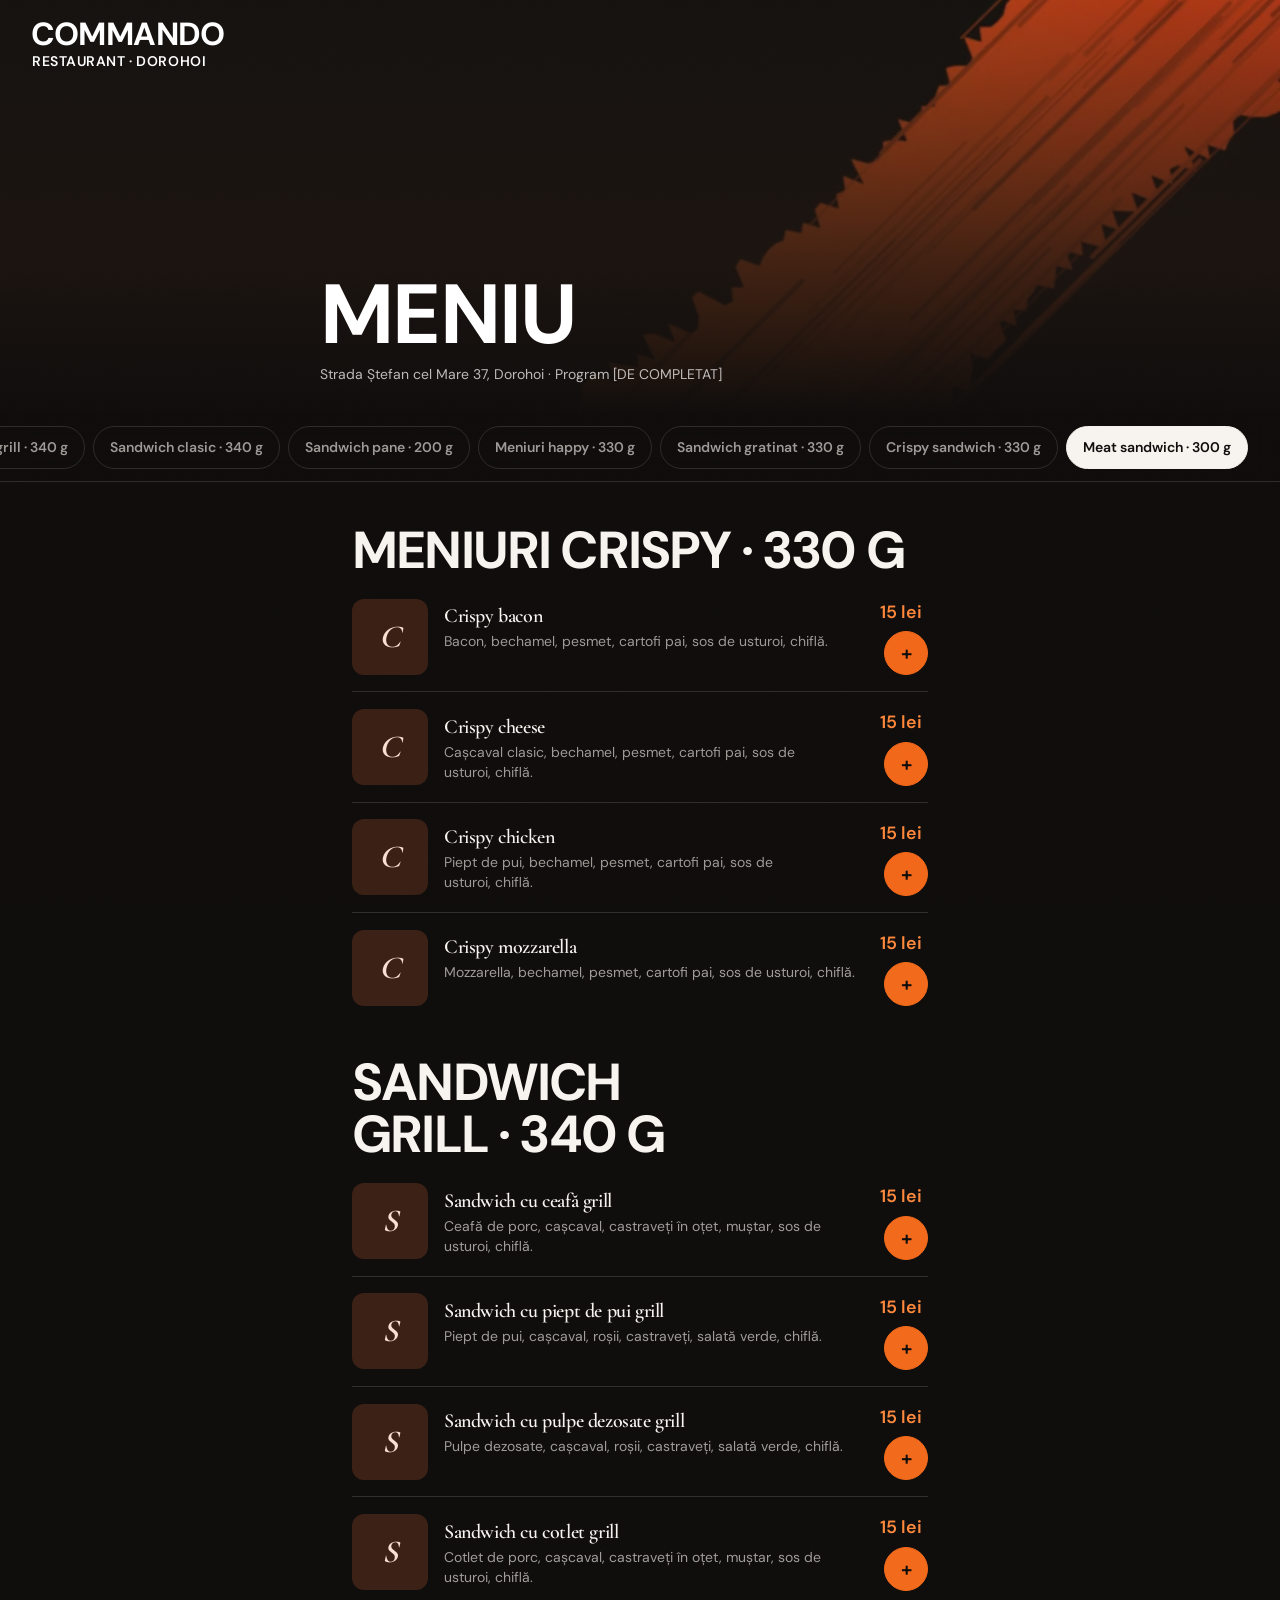
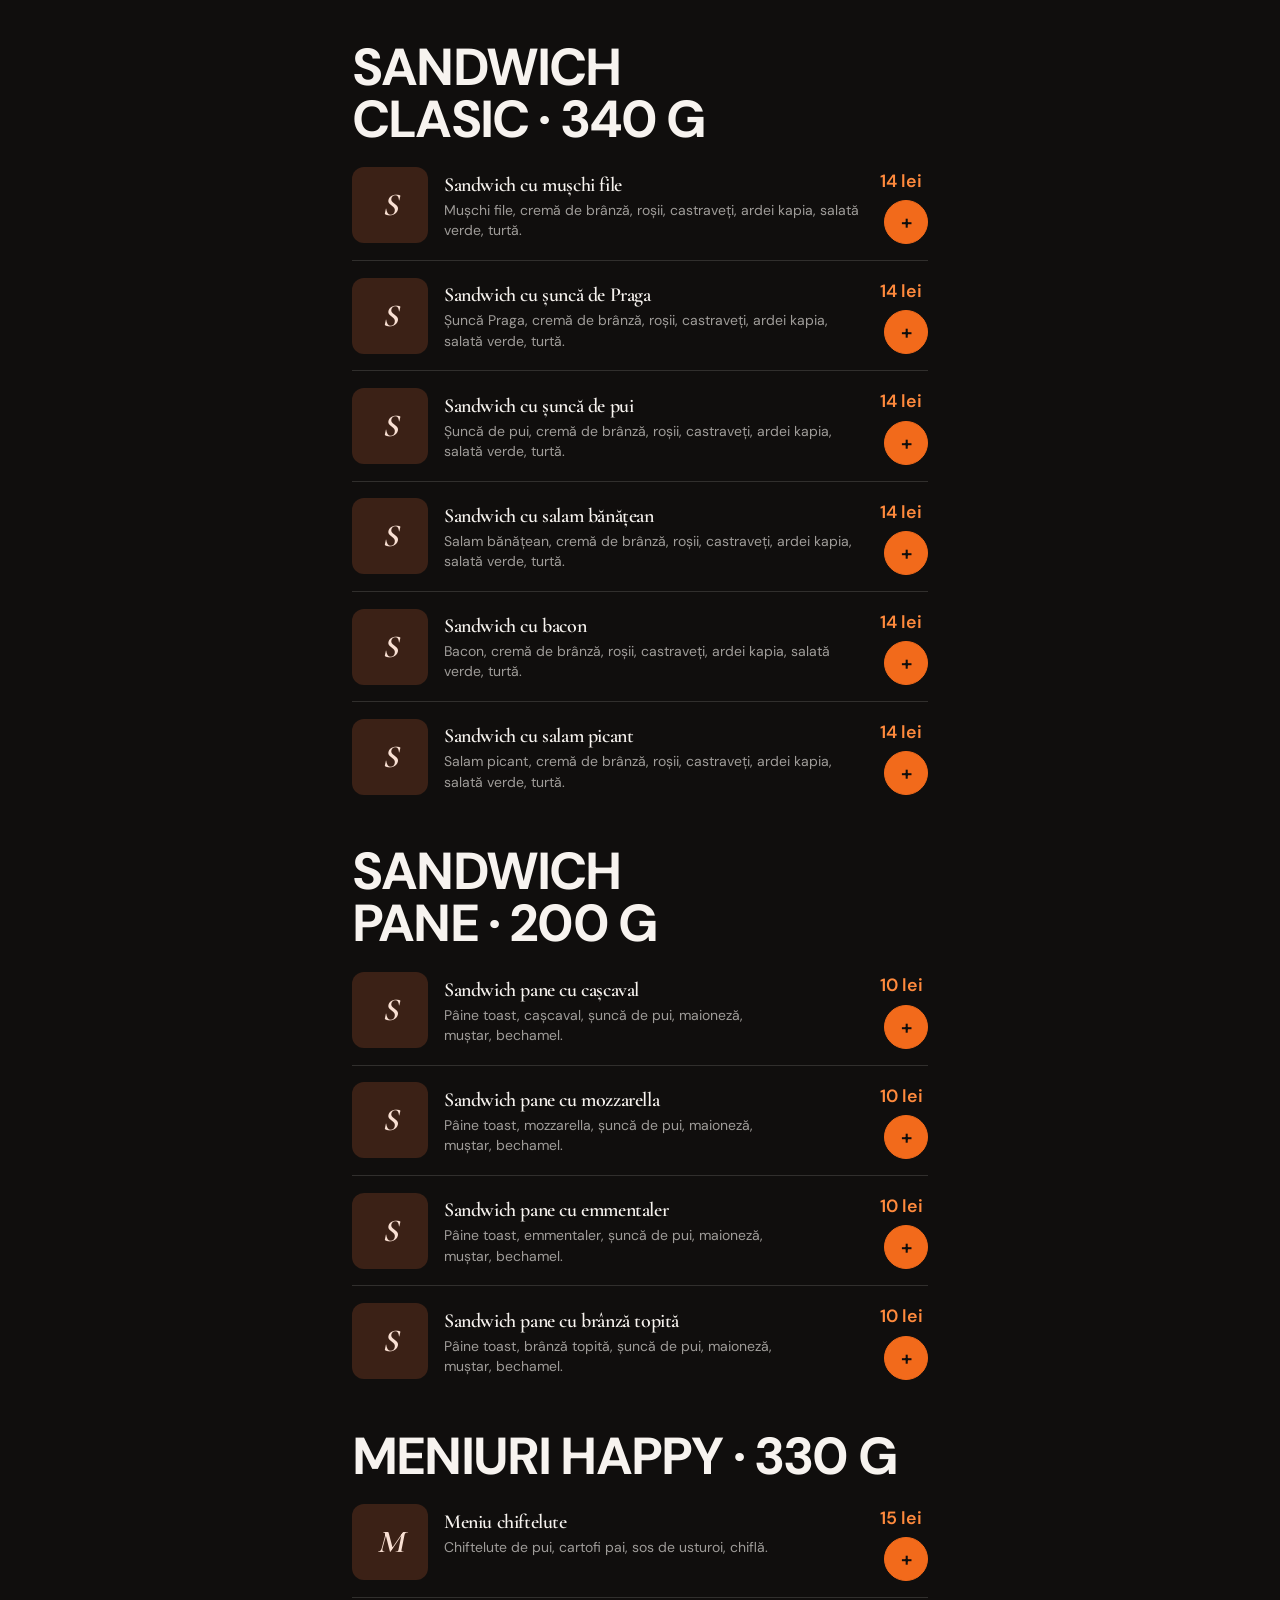
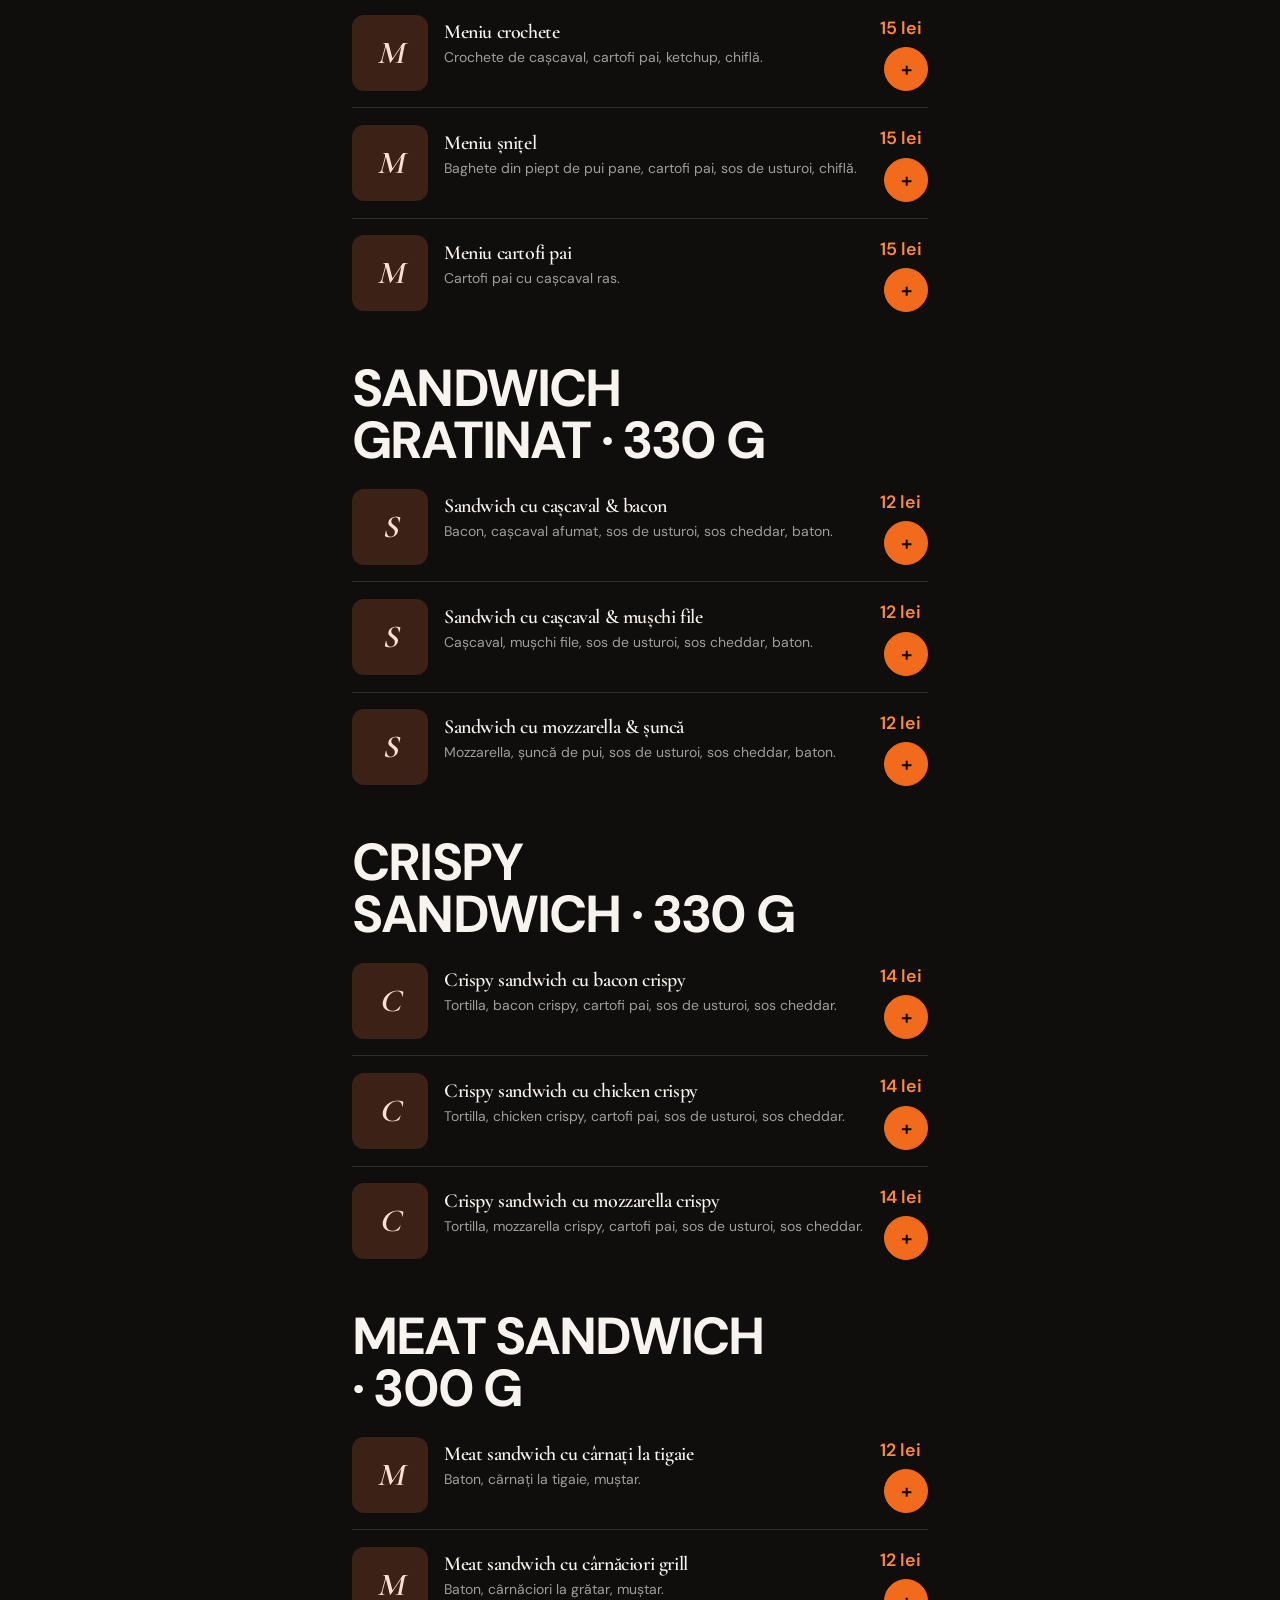
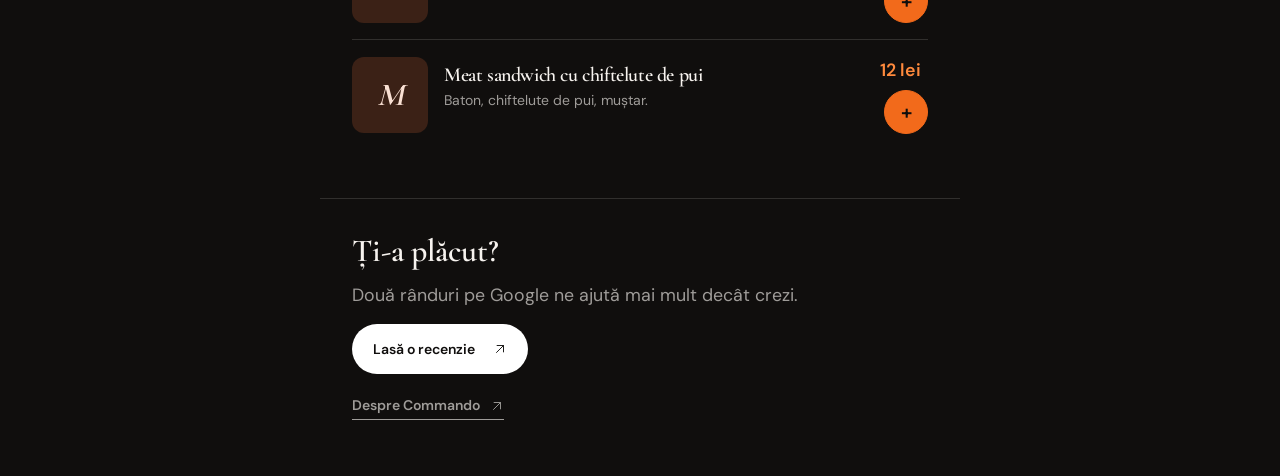
==== meniu.html @ 4d1a589e "Galerie: poze Commando (salon, limonadă), link Facebook, sursa pozelor Co-Authored-By: Claude Opus 5" ====
<!doctype html>
<html lang="ro">
<head>
  <meta charset="utf-8">
  <meta name="viewport" content="width=device-width, initial-scale=1, viewport-fit=cover">
  <title>Meniu — Restaurant Commando Dorohoi</title>
  <meta name="description" content="Meniul Commando: meniuri crispy, sandwich grill, clasic și pane.">
  <meta name="theme-color" content="#100e0d">
  <meta name="color-scheme" content="dark">
  <meta name="darkreader-lock">
  <link rel="icon" href="assets/img/commando/favicon.png" type="image/png" sizes="64x64">
  <link rel="preload" href="assets/fonts/cormorant-ro.woff2" as="font" type="font/woff2" crossorigin>
  <link rel="stylesheet" href="assets/css/style.css?v=79722fa7">
  <link rel="stylesheet" href="assets/css/meniu.css?v=4e2ec226">
  <link rel="stylesheet" href="assets/css/comenzi.css?v=02a798f9">
  <link rel="stylesheet" href="assets/css/tema-commando.css?v=8b7f4894">
</head>
<body class="qm">
  <header class="qm-head">
    <div class="qm-cover" aria-hidden="true"><picture><source type="image/avif" srcset="assets/img/commando/commando-coperta-480.avif 480w, assets/img/commando/commando-coperta-960.avif 960w, assets/img/commando/commando-coperta.avif 1600w" sizes="100vw"><img src="assets/img/commando/commando-coperta.webp" srcset="assets/img/commando/commando-coperta-480.webp 480w, assets/img/commando/commando-coperta-960.webp 960w, assets/img/commando/commando-coperta.webp 1600w" sizes="100vw" width="1600" height="900" alt="Grafică Commando: o tușă portocalie pe negru" fetchpriority="high"></picture></div>
    <div class="qm-head-copy">
      <a class="wordmark" href="./"><span>COMMANDO</span><small>restaurant · Dorohoi</small></a>
      <h1>Meniu</h1>
      <p>Strada Ștefan cel Mare 37, Dorohoi · Program [DE COMPLETAT]</p>
    </div>
  </header>

  <nav class="qm-nav" aria-label="Categorii"><a class="qm-chip" href="#crispy">Meniuri crispy · 330 g</a><a class="qm-chip" href="#grill">Sandwich grill · 340 g</a><a class="qm-chip" href="#clasic">Sandwich clasic · 340 g</a><a class="qm-chip" href="#pane">Sandwich pane · 200 g</a><a class="qm-chip" href="#happy">Meniuri happy · 330 g</a><a class="qm-chip" href="#gratinat">Sandwich gratinat · 330 g</a><a class="qm-chip" href="#crispy-sandwich">Crispy sandwich · 330 g</a><a class="qm-chip" href="#meat">Meat sandwich · 300 g</a></nav>

  <main class="qm-main"><section class="qm-section" id="crispy"><h2>Meniuri crispy · 330 g</h2><ul class="qm-list"><li class="qm-item" data-pid="crispy-bacon"><div class="qm-thumb is-letter" aria-hidden="true">C</div><h3>Crispy bacon</h3><span class="price">15 lei</span><p>Bacon, bechamel, pesmet, cartofi pai, sos de usturoi, chiflă.</p></li><li class="qm-item" data-pid="crispy-cheese"><div class="qm-thumb is-letter" aria-hidden="true">C</div><h3>Crispy cheese</h3><span class="price">15 lei</span><p>Cașcaval clasic, bechamel, pesmet, cartofi pai, sos de usturoi, chiflă.</p></li><li class="qm-item" data-pid="crispy-chicken"><div class="qm-thumb is-letter" aria-hidden="true">C</div><h3>Crispy chicken</h3><span class="price">15 lei</span><p>Piept de pui, bechamel, pesmet, cartofi pai, sos de usturoi, chiflă.</p></li><li class="qm-item" data-pid="crispy-mozzarella"><div class="qm-thumb is-letter" aria-hidden="true">C</div><h3>Crispy mozzarella</h3><span class="price">15 lei</span><p>Mozzarella, bechamel, pesmet, cartofi pai, sos de usturoi, chiflă.</p></li></ul></section><section class="qm-section" id="grill"><h2>Sandwich grill · 340 g</h2><ul class="qm-list"><li class="qm-item" data-pid="sandwich-cu-ceafa-grill"><div class="qm-thumb is-letter" aria-hidden="true">S</div><h3>Sandwich cu ceafă grill</h3><span class="price">15 lei</span><p>Ceafă de porc, cașcaval, castraveți în oțet, muștar, sos de usturoi, chiflă.</p></li><li class="qm-item" data-pid="sandwich-cu-piept-de-pui-grill"><div class="qm-thumb is-letter" aria-hidden="true">S</div><h3>Sandwich cu piept de pui grill</h3><span class="price">15 lei</span><p>Piept de pui, cașcaval, roșii, castraveți, salată verde, chiflă.</p></li><li class="qm-item" data-pid="sandwich-cu-pulpe-dezosate-grill"><div class="qm-thumb is-letter" aria-hidden="true">S</div><h3>Sandwich cu pulpe dezosate grill</h3><span class="price">15 lei</span><p>Pulpe dezosate, cașcaval, roșii, castraveți, salată verde, chiflă.</p></li><li class="qm-item" data-pid="sandwich-cu-cotlet-grill"><div class="qm-thumb is-letter" aria-hidden="true">S</div><h3>Sandwich cu cotlet grill</h3><span class="price">15 lei</span><p>Cotlet de porc, cașcaval, castraveți în oțet, muștar, sos de usturoi, chiflă.</p></li></ul></section><section class="qm-section" id="clasic"><h2>Sandwich clasic · 340 g</h2><ul class="qm-list"><li class="qm-item" data-pid="sandwich-cu-muschi-file"><div class="qm-thumb is-letter" aria-hidden="true">S</div><h3>Sandwich cu mușchi file</h3><span class="price">14 lei</span><p>Mușchi file, cremă de brânză, roșii, castraveți, ardei kapia, salată verde, turtă.</p></li><li class="qm-item" data-pid="sandwich-cu-sunca-de-praga"><div class="qm-thumb is-letter" aria-hidden="true">S</div><h3>Sandwich cu șuncă de Praga</h3><span class="price">14 lei</span><p>Șuncă Praga, cremă de brânză, roșii, castraveți, ardei kapia, salată verde, turtă.</p></li><li class="qm-item" data-pid="sandwich-cu-sunca-de-pui"><div class="qm-thumb is-letter" aria-hidden="true">S</div><h3>Sandwich cu șuncă de pui</h3><span class="price">14 lei</span><p>Șuncă de pui, cremă de brânză, roșii, castraveți, ardei kapia, salată verde, turtă.</p></li><li class="qm-item" data-pid="sandwich-cu-salam-banatean"><div class="qm-thumb is-letter" aria-hidden="true">S</div><h3>Sandwich cu salam bănățean</h3><span class="price">14 lei</span><p>Salam bănățean, cremă de brânză, roșii, castraveți, ardei kapia, salată verde, turtă.</p></li><li class="qm-item" data-pid="sandwich-cu-bacon"><div class="qm-thumb is-letter" aria-hidden="true">S</div><h3>Sandwich cu bacon</h3><span class="price">14 lei</span><p>Bacon, cremă de brânză, roșii, castraveți, ardei kapia, salată verde, turtă.</p></li><li class="qm-item" data-pid="sandwich-cu-salam-picant"><div class="qm-thumb is-letter" aria-hidden="true">S</div><h3>Sandwich cu salam picant</h3><span class="price">14 lei</span><p>Salam picant, cremă de brânză, roșii, castraveți, ardei kapia, salată verde, turtă.</p></li></ul></section><section class="qm-section" id="pane"><h2>Sandwich pane · 200 g</h2><ul class="qm-list"><li class="qm-item" data-pid="sandwich-pane-cu-cascaval"><div class="qm-thumb is-letter" aria-hidden="true">S</div><h3>Sandwich pane cu cașcaval</h3><span class="price">10 lei</span><p>Pâine toast, cașcaval, șuncă de pui, maioneză, muștar, bechamel.</p></li><li class="qm-item" data-pid="sandwich-pane-cu-mozzarella"><div class="qm-thumb is-letter" aria-hidden="true">S</div><h3>Sandwich pane cu mozzarella</h3><span class="price">10 lei</span><p>Pâine toast, mozzarella, șuncă de pui, maioneză, muștar, bechamel.</p></li><li class="qm-item" data-pid="sandwich-pane-cu-emmentaler"><div class="qm-thumb is-letter" aria-hidden="true">S</div><h3>Sandwich pane cu emmentaler</h3><span class="price">10 lei</span><p>Pâine toast, emmentaler, șuncă de pui, maioneză, muștar, bechamel.</p></li><li class="qm-item" data-pid="sandwich-pane-cu-branza-topita"><div class="qm-thumb is-letter" aria-hidden="true">S</div><h3>Sandwich pane cu brânză topită</h3><span class="price">10 lei</span><p>Pâine toast, brânză topită, șuncă de pui, maioneză, muștar, bechamel.</p></li></ul></section><section class="qm-section" id="happy"><h2>Meniuri happy · 330 g</h2><ul class="qm-list"><li class="qm-item" data-pid="meniu-chiftelute"><div class="qm-thumb is-letter" aria-hidden="true">M</div><h3>Meniu chiftelute</h3><span class="price">15 lei</span><p>Chiftelute de pui, cartofi pai, sos de usturoi, chiflă.</p></li><li class="qm-item" data-pid="meniu-crochete"><div class="qm-thumb is-letter" aria-hidden="true">M</div><h3>Meniu crochete</h3><span class="price">15 lei</span><p>Crochete de cașcaval, cartofi pai, ketchup, chiflă.</p></li><li class="qm-item" data-pid="meniu-snitel"><div class="qm-thumb is-letter" aria-hidden="true">M</div><h3>Meniu șnițel</h3><span class="price">15 lei</span><p>Baghete din piept de pui pane, cartofi pai, sos de usturoi, chiflă.</p></li><li class="qm-item" data-pid="meniu-cartofi-pai"><div class="qm-thumb is-letter" aria-hidden="true">M</div><h3>Meniu cartofi pai</h3><span class="price">15 lei</span><p>Cartofi pai cu cașcaval ras.</p></li></ul></section><section class="qm-section" id="gratinat"><h2>Sandwich gratinat · 330 g</h2><ul class="qm-list"><li class="qm-item" data-pid="sandwich-cu-cascaval-bacon"><div class="qm-thumb is-letter" aria-hidden="true">S</div><h3>Sandwich cu cașcaval &amp; bacon</h3><span class="price">12 lei</span><p>Bacon, cașcaval afumat, sos de usturoi, sos cheddar, baton.</p></li><li class="qm-item" data-pid="sandwich-cu-cascaval-muschi-file"><div class="qm-thumb is-letter" aria-hidden="true">S</div><h3>Sandwich cu cașcaval &amp; mușchi file</h3><span class="price">12 lei</span><p>Cașcaval, mușchi file, sos de usturoi, sos cheddar, baton.</p></li><li class="qm-item" data-pid="sandwich-cu-mozzarella-sunca"><div class="qm-thumb is-letter" aria-hidden="true">S</div><h3>Sandwich cu mozzarella &amp; șuncă</h3><span class="price">12 lei</span><p>Mozzarella, șuncă de pui, sos de usturoi, sos cheddar, baton.</p></li></ul></section><section class="qm-section" id="crispy-sandwich"><h2>Crispy sandwich · 330 g</h2><ul class="qm-list"><li class="qm-item" data-pid="crispy-sandwich-cu-bacon-crispy"><div class="qm-thumb is-letter" aria-hidden="true">C</div><h3>Crispy sandwich cu bacon crispy</h3><span class="price">14 lei</span><p>Tortilla, bacon crispy, cartofi pai, sos de usturoi, sos cheddar.</p></li><li class="qm-item" data-pid="crispy-sandwich-cu-chicken-crispy"><div class="qm-thumb is-letter" aria-hidden="true">C</div><h3>Crispy sandwich cu chicken crispy</h3><span class="price">14 lei</span><p>Tortilla, chicken crispy, cartofi pai, sos de usturoi, sos cheddar.</p></li><li class="qm-item" data-pid="crispy-sandwich-cu-mozzarella-crispy"><div class="qm-thumb is-letter" aria-hidden="true">C</div><h3>Crispy sandwich cu mozzarella crispy</h3><span class="price">14 lei</span><p>Tortilla, mozzarella crispy, cartofi pai, sos de usturoi, sos cheddar.</p></li></ul></section><section class="qm-section" id="meat"><h2>Meat sandwich · 300 g</h2><ul class="qm-list"><li class="qm-item" data-pid="meat-sandwich-cu-carnati-la-tigaie"><div class="qm-thumb is-letter" aria-hidden="true">M</div><h3>Meat sandwich cu cârnați la tigaie</h3><span class="price">12 lei</span><p>Baton, cârnați la tigaie, muștar.</p></li><li class="qm-item" data-pid="meat-sandwich-cu-carnaciori-grill"><div class="qm-thumb is-letter" aria-hidden="true">M</div><h3>Meat sandwich cu cârnăciori grill</h3><span class="price">12 lei</span><p>Baton, cârnăciori la grătar, muștar.</p></li><li class="qm-item" data-pid="meat-sandwich-cu-chiftelute-de-pui"><div class="qm-thumb is-letter" aria-hidden="true">M</div><h3>Meat sandwich cu chiftelute de pui</h3><span class="price">12 lei</span><p>Baton, chiftelute de pui, muștar.</p></li></ul></section></main>

  <footer class="qm-foot">
    <p class="qm-foot-title">Ți-a plăcut?</p>
    <p>Două rânduri pe Google ne ajută mai mult decât crezi.</p>
    <a class="button button-light" href="https://www.google.com/maps/place/Restaurant+COMMANDO/@47.9529738,26.4032588,17z/data=!4m6!3m5!1s0x47346148954ec0bb:0x2f23fe6854522b5a!8m2!3d47.9529738!4d26.4032588">Lasă o recenzie <svg class="arrow-icon" viewBox="0 0 24 24" fill="none" stroke="currentColor" stroke-width="1.6" stroke-linecap="round" stroke-linejoin="round" aria-hidden="true"><path d="M6 18 18 6M7 6h11v11"/></svg></a>
    <a class="text-link" href="./">Despre Commando <svg class="arrow-icon" viewBox="0 0 24 24" fill="none" stroke="currentColor" stroke-width="1.6" stroke-linecap="round" stroke-linejoin="round" aria-hidden="true"><path d="M6 18 18 6M7 6h11v11"/></svg></a>
  </footer>

  <script>
    // Categoria pe care o citești rămâne aprinsă sus.
    (() => {
      const chips = [...document.querySelectorAll(".qm-chip")];
      const bar = document.querySelector(".qm-nav");
      const mark = (id) => chips.forEach((chip) => {
        const on = chip.hash === "#" + id;
        chip.toggleAttribute("aria-current", on);
        if (on) bar.scrollTo({ left: chip.offsetLeft - 16, behavior: "smooth" });
      });
      const seen = new IntersectionObserver((entries) => {
        for (const entry of entries) if (entry.isIntersecting) mark(entry.target.id);
      }, { rootMargin: "-30% 0px -60% 0px" });
      document.querySelectorAll(".qm-section").forEach((section) => seen.observe(section));
    })();
  </script>
  <script id="comenzi-config" type="application/json">{"produse":{"crispy-bacon":{"nume":"Crispy bacon","pret":15,"cat":"crispy","descriere":"Bacon, bechamel, pesmet, cartofi pai, sos de usturoi, chiflă."},"crispy-cheese":{"nume":"Crispy cheese","pret":15,"cat":"crispy","descriere":"Cașcaval clasic, bechamel, pesmet, cartofi pai, sos de usturoi, chiflă."},"crispy-chicken":{"nume":"Crispy chicken","pret":15,"cat":"crispy","descriere":"Piept de pui, bechamel, pesmet, cartofi pai, sos de usturoi, chiflă."},"crispy-mozzarella":{"nume":"Crispy mozzarella","pret":15,"cat":"crispy","descriere":"Mozzarella, bechamel, pesmet, cartofi pai, sos de usturoi, chiflă."},"sandwich-cu-ceafa-grill":{"nume":"Sandwich cu ceafă grill","pret":15,"cat":"grill","descriere":"Ceafă de porc, cașcaval, castraveți în oțet, muștar, sos de usturoi, chiflă."},"sandwich-cu-piept-de-pui-grill":{"nume":"Sandwich cu piept de pui grill","pret":15,"cat":"grill","descriere":"Piept de pui, cașcaval, roșii, castraveți, salată verde, chiflă."},"sandwich-cu-pulpe-dezosate-grill":{"nume":"Sandwich cu pulpe dezosate grill","pret":15,"cat":"grill","descriere":"Pulpe dezosate, cașcaval, roșii, castraveți, salată verde, chiflă."},"sandwich-cu-cotlet-grill":{"nume":"Sandwich cu cotlet grill","pret":15,"cat":"grill","descriere":"Cotlet de porc, cașcaval, castraveți în oțet, muștar, sos de usturoi, chiflă."},"sandwich-cu-muschi-file":{"nume":"Sandwich cu mușchi file","pret":14,"cat":"clasic","descriere":"Mușchi file, cremă de brânză, roșii, castraveți, ardei kapia, salată verde, turtă."},"sandwich-cu-sunca-de-praga":{"nume":"Sandwich cu șuncă de Praga","pret":14,"cat":"clasic","descriere":"Șuncă Praga, cremă de brânză, roșii, castraveți, ardei kapia, salată verde, turtă."},"sandwich-cu-sunca-de-pui":{"nume":"Sandwich cu șuncă de pui","pret":14,"cat":"clasic","descriere":"Șuncă de pui, cremă de brânză, roșii, castraveți, ardei kapia, salată verde, turtă."},"sandwich-cu-salam-banatean":{"nume":"Sandwich cu salam bănățean","pret":14,"cat":"clasic","descriere":"Salam bănățean, cremă de brânză, roșii, castraveți, ardei kapia, salată verde, turtă."},"sandwich-cu-bacon":{"nume":"Sandwich cu bacon","pret":14,"cat":"clasic","descriere":"Bacon, cremă de brânză, roșii, castraveți, ardei kapia, salată verde, turtă."},"sandwich-cu-salam-picant":{"nume":"Sandwich cu salam picant","pret":14,"cat":"clasic","descriere":"Salam picant, cremă de brânză, roșii, castraveți, ardei kapia, salată verde, turtă."},"sandwich-pane-cu-cascaval":{"nume":"Sandwich pane cu cașcaval","pret":10,"cat":"pane","descriere":"Pâine toast, cașcaval, șuncă de pui, maioneză, muștar, bechamel."},"sandwich-pane-cu-mozzarella":{"nume":"Sandwich pane cu mozzarella","pret":10,"cat":"pane","descriere":"Pâine toast, mozzarella, șuncă de pui, maioneză, muștar, bechamel."},"sandwich-pane-cu-emmentaler":{"nume":"Sandwich pane cu emmentaler","pret":10,"cat":"pane","descriere":"Pâine toast, emmentaler, șuncă de pui, maioneză, muștar, bechamel."},"sandwich-pane-cu-branza-topita":{"nume":"Sandwich pane cu brânză topită","pret":10,"cat":"pane","descriere":"Pâine toast, brânză topită, șuncă de pui, maioneză, muștar, bechamel."},"meniu-chiftelute":{"nume":"Meniu chiftelute","pret":15,"cat":"happy","descriere":"Chiftelute de pui, cartofi pai, sos de usturoi, chiflă."},"meniu-crochete":{"nume":"Meniu crochete","pret":15,"cat":"happy","descriere":"Crochete de cașcaval, cartofi pai, ketchup, chiflă."},"meniu-snitel":{"nume":"Meniu șnițel","pret":15,"cat":"happy","descriere":"Baghete din piept de pui pane, cartofi pai, sos de usturoi, chiflă."},"meniu-cartofi-pai":{"nume":"Meniu cartofi pai","pret":15,"cat":"happy","descriere":"Cartofi pai cu cașcaval ras."},"sandwich-cu-cascaval-bacon":{"nume":"Sandwich cu cașcaval & bacon","pret":12,"cat":"gratinat","descriere":"Bacon, cașcaval afumat, sos de usturoi, sos cheddar, baton."},"sandwich-cu-cascaval-muschi-file":{"nume":"Sandwich cu cașcaval & mușchi file","pret":12,"cat":"gratinat","descriere":"Cașcaval, mușchi file, sos de usturoi, sos cheddar, baton."},"sandwich-cu-mozzarella-sunca":{"nume":"Sandwich cu mozzarella & șuncă","pret":12,"cat":"gratinat","descriere":"Mozzarella, șuncă de pui, sos de usturoi, sos cheddar, baton."},"crispy-sandwich-cu-bacon-crispy":{"nume":"Crispy sandwich cu bacon crispy","pret":14,"cat":"crispy-sandwich","descriere":"Tortilla, bacon crispy, cartofi pai, sos de usturoi, sos cheddar."},"crispy-sandwich-cu-chicken-crispy":{"nume":"Crispy sandwich cu chicken crispy","pret":14,"cat":"crispy-sandwich","descriere":"Tortilla, chicken crispy, cartofi pai, sos de usturoi, sos cheddar."},"crispy-sandwich-cu-mozzarella-crispy":{"nume":"Crispy sandwich cu mozzarella crispy","pret":14,"cat":"crispy-sandwich","descriere":"Tortilla, mozzarella crispy, cartofi pai, sos de usturoi, sos cheddar."},"meat-sandwich-cu-carnati-la-tigaie":{"nume":"Meat sandwich cu cârnați la tigaie","pret":12,"cat":"meat","descriere":"Baton, cârnați la tigaie, muștar."},"meat-sandwich-cu-carnaciori-grill":{"nume":"Meat sandwich cu cârnăciori grill","pret":12,"cat":"meat","descriere":"Baton, cârnăciori la grătar, muștar."},"meat-sandwich-cu-chiftelute-de-pui":{"nume":"Meat sandwich cu chiftelute de pui","pret":12,"cat":"meat","descriere":"Baton, chiftelute de pui, muștar."}},"grupuri":{},"categorii":{},"ridicare":{"minute":null},"livrare":{"activ":true,"taxa":0,"minim":0,"minute":null,"zona":"Dorohoi"},"exemple":false,"program":[],"telefon":"+40 755 024 992","tel":"tel:+40755024992","supabaseUrl":"","supabaseCheie":"","prezentare":true,"plata":""}</script><script defer src="assets/js/comenzi.js?v=8eeb2549"></script>
</body>
</html>
---- assets/css/style.css ----
@font-face {
  font-family: "Cormorant Garamond";
  src: url("../fonts/cormorant-ro.woff2") format("woff2");
  font-style: normal;
  font-weight: 500 700;
  font-display: swap;
}
@font-face {
  font-family: "Caveat";
  src: url("../fonts/caveat-latin-ext.woff2") format("woff2");
  font-weight: 500 700;
  font-display: swap;
  unicode-range: U+0100-02BA, U+02BD-02C5, U+02C7-02CC, U+02CE-02D7, U+02DD-02FF, U+0304, U+0308, U+0329, U+1D00-1DBF, U+1E00-1E9F, U+1EF2-1EFF, U+2020, U+20A0-20AB, U+20AD-20C4, U+2113, U+2C60-2C7F, U+A720-A7FF;
}
@font-face {
  font-family: "Caveat";
  src: url("../fonts/caveat-latin.woff2") format("woff2");
  font-weight: 500 700;
  font-display: swap;
  unicode-range: U+0000-00FF, U+0131, U+0152-0153, U+02BB-02BC, U+02C6, U+02DA, U+02DC, U+0304, U+0308, U+0329, U+2000-206F, U+20AC, U+2122, U+2191, U+2193, U+2212, U+2215, U+FEFF, U+FFFD;
}
@font-face {
  font-family: "DM Sans";
  src: url("../fonts/dm-sans-ro.woff2") format("woff2");
  font-style: normal;
  font-weight: 400 700;
  font-display: swap;
}

/* Un singur maro pentru tot site-ul, crem pentru text și un accent de lemn.
   --paper = fundalul, --ink = textul. Tema e închisă de la bază, așa că browserele nu o mai întunecă forțat. */
:root {
  /* Scala de text: 7 trepte, nimic sub 14px. */
  --fs-xs: .875rem;                                  /* 14px: etichete, note */
  --fs-sm: clamp(1rem, .95rem + .2vw, 1.125rem);     /* 16-18px: text */
  --fs-md: 1.25rem;                                  /* 20px: introduceri, prețuri mici */
  --fs-lg: clamp(1.5rem, 1.2rem + 1vw, 2rem);        /* 24-32px: titluri de card */
  --fs-xl: clamp(2.25rem, 1.6rem + 2.4vw, 3.25rem);  /* 36-52px: titluri de secțiune */
  --fs-2xl: clamp(2.75rem, 1.4rem + 4.8vw, 5.75rem); /* 44-92px: titlul mare */
  --fs-3xl: clamp(4.5rem, 2rem + 8vw, 9rem);         /* decor */
  color-scheme: dark;
  --paper: #1f1612;
  --ink: #f5eee4;
  --accent: #c08a5e;
  --accent-text: #d9b08a;
  --oak: #d9b08a;
  --muted: color-mix(in oklab, var(--ink) 62%, var(--paper));
  --line: color-mix(in oklab, var(--ink) 14%, transparent);
  --cream: #f5eee4;
  --espresso: #1f1612;
  --serif: "Cormorant Garamond", Georgia, serif;
  --sans: "DM Sans", Arial, sans-serif;
  --edge: clamp(20px, 5vw, 88px);
  --section: clamp(72px, 8vw, 128px);
  --header-height: 65px;
  --radius: 2px;
  --ease-out: cubic-bezier(.23, 1, .32, 1);
}

*, *::before, *::after { box-sizing: border-box; }
html { scroll-behavior: smooth; }
body { margin: 0; background: var(--paper); color: var(--ink); font: 400 var(--fs-sm)/1.65 var(--sans); -webkit-font-smoothing: antialiased; }
body:has(> dialog[open]) { overflow: hidden; }
[hidden] { display: none !important; }
h1, h2, h3, h4, p, figure, blockquote { margin: 0; }
h1, h2, h3 { font-family: var(--serif); font-weight: 600; text-wrap: balance; }
h2 { font-size: var(--fs-xl); line-height: .95; letter-spacing: -.035em; }
h3 { font-size: var(--fs-lg); line-height: 1.05; letter-spacing: -.02em; }
p { text-wrap: pretty; }
a { color: inherit; text-decoration: none; }
button { font: inherit; color: inherit; cursor: pointer; }
address { font-style: normal; }
img { display: block; max-width: 100%; }
ul { margin: 0; padding: 0; list-style: none; }
main [id], footer[id] { scroll-margin-top: calc(var(--header-height) + 20px); }
:focus-visible { outline: 2px solid currentColor; outline-offset: 4px; }
::selection { background: var(--accent); color: var(--paper); }
.arrow-icon { display: inline-block; width: 1em; height: 1em; flex: none; vertical-align: -.13em; }
.nowrap { white-space: nowrap; }

.shell { width: min(100% - var(--edge) * 2, 1360px); margin-inline: auto; }
.section { padding-block: var(--section); }
.eyebrow { display: flex; align-items: baseline; gap: 14px; margin-bottom: clamp(18px, 2.4vw, 30px); color: var(--muted); font: 600 var(--fs-xs)/1.3 var(--sans); letter-spacing: .16em; text-transform: uppercase; }
.eyebrow span { color: var(--accent-text); font-variant-numeric: tabular-nums; }
.section-intro { display: grid; gap: 22px; margin-bottom: clamp(44px, 6vw, 96px); }
.section-intro .eyebrow { margin-bottom: 0; }
.section-intro > p:not(.eyebrow) { max-width: 44ch; color: var(--muted); }
.skip-link { position: fixed; z-index: 10; top: 12px; left: 12px; padding: 10px 16px; background: var(--paper); transform: translateY(-160%); }
.skip-link:focus { transform: translateY(0); }
.text-link { display: inline-flex; align-items: center; gap: 10px; width: fit-content; padding-bottom: 3px; font-size: var(--fs-xs); font-weight: 600; background: linear-gradient(currentColor, currentColor) 0 100% / 100% 1px no-repeat; transition: background-size .35s var(--ease-out); }
@media (hover: hover) { .text-link:hover { background-size: 30% 1px; } }

/* Antet */
.wordmark { display: inline-grid; width: max-content; justify-items: start; line-height: .84; }
.wordmark > span { font: 700 var(--fs-xl)/.78 var(--sans); letter-spacing: -.095em; margin-left: -.04em; }
.wordmark small { font: 600 var(--fs-xs)/1.05 var(--sans); letter-spacing: -.03em; margin-top: 5px; }
.site-header { position: fixed; inset: 0 0 auto; z-index: 60; color: var(--paper); background: transparent; transition: background-color .3s var(--ease-out), color .3s var(--ease-out), box-shadow .3s var(--ease-out); }
.site-header.is-scrolled { color: var(--ink); background: color-mix(in oklab, var(--paper) 92%, transparent); -webkit-backdrop-filter: blur(12px); backdrop-filter: blur(12px); box-shadow: 0 1px var(--line); }
.header-inner { width: min(100% - var(--edge) * 2, 1360px); margin-inline: auto; min-height: var(--header-height); display: flex; align-items: center; justify-content: space-between; gap: 16px; }
.desktop-nav { display: flex; flex-wrap: wrap; justify-content: end; gap: 4px 12px; font-size: var(--fs-xs); }
.header-directions { display: none; }
.nav-toggle { display: flex; align-items: center; gap: 12px; background: transparent; border: 0; padding: 9px 0 9px 12px; font-size: var(--fs-xs); }
.nav-toggle:not([hidden]) + .desktop-nav { display: none; }
.nav-toggle span { width: 20px; height: 9px; border-block: 1px solid currentColor; }
.mobile-nav { width: 100%; max-width: none; height: 100%; max-height: none; margin: 0; padding: 21px var(--edge) 42px; color: var(--ink); background: var(--paper); border: 0; overflow: auto; }
.mobile-nav-head { display: flex; align-items: center; justify-content: space-between; }
.mobile-nav nav { display: grid; margin-block: 38px 28px; }
.mobile-nav nav a { padding: 10px 0 12px; border-top: 1px solid var(--line); font: 600 var(--fs-xl)/1 var(--serif); }
.mobile-nav nav a:last-child { border-bottom: 1px solid var(--line); }
.close-button { display: grid; place-items: center; width: 44px; height: 44px; padding: 0; border: 1px solid currentColor; border-radius: 50%; background: transparent; font-size: var(--fs-lg); line-height: 1; }

/* Butoane */
.button {
  display: inline-flex; align-items: center; justify-content: space-between; gap: 18px; width: max-content;
  min-height: 50px; padding: 11px 20px; border: 1px solid transparent; border-radius: 999px;
  font-size: var(--fs-xs); font-weight: 600; line-height: 1.3;
  transition: color .2s var(--ease-out), background-color .2s var(--ease-out), border-color .2s var(--ease-out), transform .16s var(--ease-out);
}
.button:active { transform: scale(.97); }
.button-dark { color: var(--paper); background: var(--ink); }
.button-outline { color: var(--ink); border-color: currentColor; }
.button-light { color: var(--ink); background: var(--paper); }
.button-ghost { color: var(--paper); border-color: color-mix(in oklab, var(--paper) 60%, transparent); }
@media (hover: hover) and (pointer: fine) {
  .button-dark:hover { background: var(--accent-text); }
  .button-outline:hover { color: var(--paper); background: var(--ink); border-color: var(--ink); }
  .button-light:hover { background: #fff; }
  .button-ghost:hover { color: var(--ink); background: var(--paper); border-color: var(--paper); }
}

/* Imagini cu adâncime: fotografia e puțin mai mare decât rama și se mișcă în ea la derulare. */
.image-frame { position: relative; display: block; overflow: hidden; border-radius: var(--radius); background: color-mix(in oklab, var(--ink) 8%, var(--paper)); }
.image-frame picture { display: block; width: 100%; height: 100%; }
.image-frame img { width: 100%; height: 100%; object-fit: cover; transition: scale .6s var(--ease-out); }
@media (hover: hover) and (pointer: fine) { a.image-frame:hover img, .story-images .image-frame:hover img, .wood-figure .image-frame:hover img { scale: 1.03; } }
.has-depth .depth:hover img { scale: 1.13; }
.has-depth .depth img { scale: 1.1; will-change: transform; }
.hero { position: relative; color: var(--cream); background: var(--espresso); }
.hero-main {
  position: relative; isolation: isolate; overflow: hidden;
  display: grid; align-content: end; justify-items: start;
  min-height: 100svh; padding: calc(var(--header-height) + 32px) var(--edge) 88px;
}
.hero-media { position: absolute; inset: 0; z-index: -1; overflow: hidden; background: var(--espresso); }
.hero-media::after {
  content: ""; position: absolute; inset: 0;
  background:
    linear-gradient(180deg, #20161199 0%, #20161100 30%),
    radial-gradient(70% 60% at 0% 100%, #201611cc, #20161100 75%),
    linear-gradient(0deg, #201611f0 0%, #201611b3 36%, #20161100 72%),
    linear-gradient(#1f161240, #1f161240);
}
.hero-photo { display: block; height: 100%; }
.hero-photo img { width: 100%; height: 100%; object-fit: cover; object-position: 50% 45%; }
.hero-copy { max-width: min(100%, 1040px); }
.hero h1 { font-size: var(--fs-3xl); line-height: .88; letter-spacing: -.045em; text-wrap: balance; }
.hero h1 .word { display: inline-block; white-space: nowrap; overflow: clip; vertical-align: top; padding: .16em .04em .08em; margin: -.16em -.04em -.08em; }
.hero h1 .word > span { display: inline-block; will-change: transform; }
.hero-label {
  display: inline-flex; margin-bottom: 18px; padding: 7px 14px 7px 15px; border-radius: 999px;
  color: var(--cream); background: #1f1612b3; -webkit-backdrop-filter: blur(8px); backdrop-filter: blur(8px);
  font: 700 var(--fs-xs)/1.3 var(--sans); letter-spacing: .2em; text-transform: uppercase;
}
.hero-actions { display: flex; flex-wrap: wrap; gap: 9px; margin-top: clamp(24px, 3.4vw, 44px); }
.hero-bottom { position: relative; background: var(--paper); color: var(--ink); border-bottom: 1px solid var(--line); }
.hero-details { display: flex; min-height: 56px; align-items: center; justify-content: space-between; flex-wrap: wrap; gap: 6px 14px; padding-block: 11px; font-size: var(--fs-xs); }
.hero-status { display: flex; gap: 8px; flex-wrap: wrap; align-items: center; }
.hero-status:hover, .hero-address:hover, .hero-story:hover { text-decoration: underline; text-underline-offset: 4px; }
#open-status:empty, .status-dot:not([data-state]) { display: none; }
#open-status { font-weight: 700; }
.status-dot { width: 8px; height: 8px; border-radius: 50%; background: var(--accent); }
.status-dot[data-state="open"] { background: #59683b; }
.hero-address { display: none; }
.hero-story { font-weight: 600; }

/* 01 Povestea */
.story-grid { display: grid; gap: clamp(48px, 7vw, 120px); align-items: center; }
.story-text h2 { margin-bottom: clamp(24px, 3vw, 40px); }
.story-text .lead { max-width: 34ch; font: 500 var(--fs-md)/1.45 var(--serif); }
.story-text .lead + p { max-width: 46ch; margin-top: 20px; color: var(--muted); }
.story-text .text-link { margin-top: 34px; }
.story-images { position: relative; padding-bottom: 18%; }
.story-large { width: 78%; aspect-ratio: 4 / 5; margin-left: auto; }
.story-small { position: absolute; left: 0; bottom: 0; width: 46%; aspect-ratio: 1; box-shadow: 0 30px 60px -20px color-mix(in oklab, var(--ink) 45%, transparent); outline: 8px solid var(--paper); }

/* 02 Atelierul */
.wood { color: var(--paper); background: var(--ink); }
.wood .eyebrow { color: color-mix(in oklab, var(--paper) 60%, var(--ink)); }
.wood .eyebrow span { color: var(--oak); }
.wood-head { display: grid; gap: 24px; }
.wood-head .eyebrow { margin-bottom: 0; }
.wood-head > p:last-child { max-width: 40ch; color: color-mix(in oklab, var(--paper) 75%, var(--ink)); }
.wood-figure figcaption { margin-top: 12px; color: color-mix(in oklab, var(--paper) 62%, var(--ink)); font-size: var(--fs-xs); }
.wood-notes { display: flex; flex-wrap: wrap; gap: 8px 28px; margin-top: clamp(40px, 5vw, 72px); padding-top: 22px; border-top: 1px solid color-mix(in oklab, var(--paper) 18%, transparent); font: 500 var(--fs-lg)/1.2 var(--serif); }
.wood-notes { flex-direction: column; }
.wood-notes li + li::before { display: none; content: "·"; margin-right: 28px; color: var(--oak); }

/* 03 Meniul: o tablă de cafenea într-o ramă de lemn, scrisă cu cretă. */
.chalkboard {
  --chalk: #f3eee4;
  --chalk-soft: #f3eee4a6;
  position: relative; isolation: isolate; overflow: hidden;
  padding: clamp(28px, 5vw, 64px) clamp(20px, 5vw, 72px) clamp(96px, 9vw, 130px);
  color: var(--chalk);
  background:
    radial-gradient(ellipse at 20% 15%, #ffffff0d, transparent 45%),
    radial-gradient(ellipse at 85% 70%, #ffffff0a, transparent 50%),
    radial-gradient(ellipse at 50% 100%, #ffffff08, transparent 60%),
    #15100d;
  border: clamp(10px, 1.4vw, 16px) solid #6b4a30;
  border-radius: 6px;
  box-shadow: inset 0 0 0 2px #2c1d13, inset 0 0 60px #000c, 0 30px 60px -30px #000;
}
/* Urmă fină de cretă ștearsă. */
.chalkboard::before { content: ""; position: absolute; inset: 0; z-index: -1; opacity: .35; background: repeating-linear-gradient(100deg, #ffffff06 0 2px, transparent 2px 9px); pointer-events: none; }
.chalkboard h3, .chalkboard h4, .board-price, .board-filter, .board-fav, .board-empty { font-family: "Caveat", var(--serif); text-shadow: 0 0 1px #fff6, 0 0 8px #ffffff1a; }

.board-filters { position: relative; z-index: 1; display: flex; flex-wrap: wrap; gap: 8px 10px; margin-bottom: clamp(24px, 4vw, 44px); }
.board-filter { min-height: 44px; padding: 2px 18px 4px; color: var(--chalk-soft); background: transparent; border: 1.5px dashed #f3eee466; border-radius: 999px; font-size: var(--fs-md); font-weight: 600; line-height: 1; cursor: pointer; transition: color .2s var(--ease-out), background-color .2s var(--ease-out), border-color .2s var(--ease-out), transform .16s var(--ease-out); }
.board-filter:active { transform: scale(.96); }
.board-filter[aria-pressed="true"] { color: #15100d; background: var(--chalk); border: 1.5px solid var(--chalk); text-shadow: none; }
@media (hover: hover) { .board-filter[aria-pressed="false"]:hover { color: var(--chalk); border-color: var(--chalk); } }
.board-filter:focus-visible { outline: 2px solid var(--oak); outline-offset: 3px; }

.board-cols { position: relative; z-index: 1; display: grid; gap: clamp(28px, 4vw, 48px) clamp(40px, 6vw, 96px); }
.board-group[hidden] { display: none; }
.board-group h3 { margin-bottom: 10px; color: var(--oak); font-size: var(--fs-lg); font-weight: 700; line-height: 1; transform: rotate(-1.5deg); transform-origin: left; }
.board-list { display: grid; }
.board-item { padding: 12px 0 14px; border-bottom: 1px dashed #f3eee426; }
.board-item:last-child { border-bottom: 0; }
.board-item[hidden] { display: none; }
.board-line { display: flex; align-items: baseline; gap: 10px; }
.board-line h4 { font-size: var(--fs-lg); font-weight: 600; line-height: 1.05; }
.board-dots { flex: 1; min-width: 16px; border-bottom: 2px dotted #f3eee455; translate: 0 -6px; }
.board-price { flex: none; font-size: var(--fs-lg); font-weight: 700; color: var(--chalk); }
.board-item p { margin-top: 2px; max-width: 46ch; color: var(--chalk-soft); font-size: var(--fs-xs); line-height: 1.5; }
.board-fav { display: inline-block; margin-left: 8px; color: var(--oak); font-size: var(--fs-md); font-weight: 700; line-height: 1; transform: rotate(-3deg); }
.board-thumb { display: none; }
.board-empty { position: relative; z-index: 1; font-size: var(--fs-lg); color: var(--chalk-soft); }
.board-empty[hidden] { display: none; }

/* Desene de cretă în colțuri: se desenează singure când tabla intră în ecran. */
.doodle { position: absolute; z-index: 0; fill: none; stroke: #f3eee4; stroke-width: 2.4; stroke-linecap: round; stroke-linejoin: round; opacity: .28; pointer-events: none; }
.doodle path { stroke-dasharray: 1; stroke-dashoffset: 1; transition: stroke-dashoffset 1.6s cubic-bezier(.45, 0, .2, 1); }
.chalkboard.is-drawn .doodle path { stroke-dashoffset: 0; }
.doodle path:nth-child(2) { transition-delay: .5s; }
.doodle path:nth-child(3) { transition-delay: .9s; }
.doodle path:nth-child(4) { transition-delay: 1.2s; }
.doodle-cup { right: clamp(14px, 3vw, 40px); top: clamp(14px, 2.5vw, 34px); width: clamp(70px, 9vw, 120px); }
.doodle-lemon { left: clamp(14px, 3vw, 36px); bottom: clamp(14px, 3vw, 36px); width: clamp(54px, 6vw, 84px); }
.doodle-croissant { right: clamp(18px, 4vw, 60px); bottom: clamp(12px, 2.5vw, 30px); width: clamp(90px, 11vw, 150px); }
.doodle-croissant, .doodle-lemon { opacity: .2; }

/* Telefon (fără mouse): poza mică lângă nume. */
@media (hover: none), (pointer: coarse) {
  .board-thumb { display: block; flex: none; align-self: center; width: 48px; height: 48px; overflow: hidden; border-radius: 50%; border: 2px solid #f3eee4aa; }
  .board-thumb img, .board-thumb picture { display: block; width: 100%; height: 100%; object-fit: cover; }
  .board-line { align-items: center; }
  .board-dots { translate: 0 4px; }
}
@media (min-width: 900px) {
  .board-cols { grid-template-columns: repeat(2, minmax(0, 1fr)); align-items: start; }
  .board-filters { padding-right: clamp(80px, 10vw, 140px); }
}
@media (max-width: 899px) { .board-filters { padding-right: 70px; } .doodle-cup { width: 60px; } }
@media (prefers-reduced-motion: reduce) { .doodle path { transition: none; stroke-dashoffset: 0; } }
.sr-only { position: absolute; width: 1px; height: 1px; overflow: hidden; clip-path: inset(50%); white-space: nowrap; }

/* 04 Păreri: carduri mari care se derulează spre dreapta. */
.reviews { padding-bottom: calc(var(--section) * .8); }
.reviews-side { display: flex; flex-wrap: wrap; align-items: end; justify-content: space-between; gap: 18px 32px; }
.reviews-rating { display: flex; align-items: baseline; gap: 10px; color: var(--muted); }
.reviews-rating strong { color: var(--ink); font: 600 var(--fs-2xl)/.9 var(--serif); letter-spacing: -.03em; }
.reviews-nav { display: flex; gap: 8px; }
.reviews-nav button { display: grid; place-items: center; width: 52px; height: 52px; padding: 0; color: var(--ink); background: transparent; border: 1px solid var(--line); border-radius: 50%; font-size: var(--fs-sm); transition: background-color .2s var(--ease-out), color .2s var(--ease-out), border-color .2s var(--ease-out), transform .16s var(--ease-out), opacity .2s; }
.reviews-nav button:active { transform: scale(.94); }
.reviews-nav button:disabled { opacity: .35; cursor: default; }
@media (hover: hover) { .reviews-nav button:not(:disabled):hover { color: var(--paper); background: var(--ink); border-color: var(--ink); } }
.reviews-track {
  display: grid; grid-auto-flow: column; grid-auto-columns: min(84vw, 520px); gap: clamp(14px, 2vw, 24px);
  overflow-x: auto; overscroll-behavior-x: contain; scroll-snap-type: x mandatory; scrollbar-width: none;
  padding: 6px max(var(--edge), (100vw - 1360px) / 2) 24px;
  scroll-padding-inline: max(var(--edge), (100vw - 1360px) / 2);
}
.reviews-track::-webkit-scrollbar { display: none; }
.reviews-track:focus-visible { outline-offset: -4px; }
.review-card {
  position: relative; display: flex; flex-direction: column; gap: 28px; min-height: 360px; padding: clamp(26px, 3vw, 44px);
  scroll-snap-align: start; overflow: hidden; border: 1px solid var(--line); border-radius: 6px;
  background:
    radial-gradient(90% 70% at 100% 0%, color-mix(in oklab, var(--accent) 16%, transparent), transparent 70%),
    color-mix(in oklab, var(--ink) 4%, var(--paper));
  transition: border-color .3s var(--ease-out), translate .3s var(--ease-out);
}
.review-card::after { content: ""; position: absolute; left: 0; bottom: 0; width: 100%; height: 2px; background: var(--accent); transform: scaleX(0); transform-origin: left; transition: transform .5s var(--ease-out); }
@media (hover: hover) { .review-card:hover { border-color: color-mix(in oklab, var(--accent) 50%, transparent); translate: 0 -4px; } .review-card:hover::after { transform: scaleX(1); } }
.review-stars { color: var(--oak); font-size: var(--fs-sm); letter-spacing: .14em; }
.review-stars .dim { color: color-mix(in oklab, var(--ink) 20%, transparent); }
.review-card.is-long .review-text { font-size: var(--fs-md); line-height: 1.32; }
.review-card.is-short .review-text { font-size: var(--fs-xl); line-height: 1.05; }
.review-text { font: 500 var(--fs-lg)/1.22 var(--serif); letter-spacing: -.01em; }
.review-person { display: flex; align-items: center; gap: 14px; margin-top: auto; }
.review-avatar { display: grid; place-items: center; width: 46px; height: 46px; border-radius: 50%; color: var(--espresso); background: var(--oak); font: 700 var(--fs-xs)/1 var(--sans); letter-spacing: .04em; }
.review-name { font-weight: 600; }
.review-name a { text-decoration: underline; text-decoration-color: transparent; text-underline-offset: 4px; transition: text-decoration-color .2s; }
.review-name a:hover { text-decoration-color: currentColor; }

/* 06 Locații: două carduri egale, fiecare cu harta lui. */
.locations-grid { display: grid; gap: clamp(16px, 2vw, 28px); }
.location-card { display: flex; flex-direction: column; align-items: flex-start; gap: 22px; padding: clamp(22px, 3vw, 40px); background: color-mix(in oklab, var(--paper) 70%, #fff); border: 1px solid var(--line); border-radius: 4px; }
.location-facts { display: grid; gap: 14px; width: 100%; margin: 0; }
.location-facts div { display: grid; grid-template-columns: 84px 1fr; gap: 12px; padding-bottom: 14px; border-bottom: 1px solid var(--line); }
.location-facts dt { color: var(--muted); font-size: var(--fs-xs); font-weight: 600; letter-spacing: .08em; text-transform: uppercase; padding-top: 3px; }
.location-facts dd { margin: 0; }
.location-facts dd > span:not(.chips) { display: block; color: var(--muted); font-size: var(--fs-xs); }
.location-phone { font-weight: 600; }
.chips { display: flex; flex-wrap: wrap; gap: 8px; margin-top: 10px; }
.chips:empty { display: none; }
.chip { display: inline-flex; align-items: center; min-height: 36px; padding: 0 14px; border: 1px solid var(--ink); border-radius: 999px; font-size: var(--fs-xs); font-weight: 600; transition: background-color .2s var(--ease-out), color .2s var(--ease-out); }
@media (hover: hover) { .chip:hover { color: var(--paper); background: var(--ink); } }
.todo { color: var(--accent-text); font-weight: 600; }
.location-map { width: 100%; margin-top: auto; }
.location-map iframe { display: block; width: 100%; height: clamp(240px, 32vh, 320px); border: 0; border-radius: 2px; background: color-mix(in oklab, var(--ink) 8%, var(--paper)); filter: grayscale(.85) contrast(1.05); }
.location-map figcaption { margin-top: 8px; color: var(--muted); font-size: var(--fs-xs); }
.lenis [data-lenis-prevent] { overscroll-behavior: contain; }

/* Subsol */
.site-footer { color: var(--paper); background: var(--ink); padding: clamp(64px, 8vw, 120px) 0 90px; }
.footer-grid { display: grid; gap: 36px; }
.footer-grid h2 { margin-bottom: 10px; color: var(--oak); }
.footer-grid p, .footer-grid address, .contact-links { font-size: var(--fs-xs); color: color-mix(in oklab, var(--paper) 72%, var(--ink)); }
.footer-brand .wordmark > span { font-size: var(--fs-2xl); }
.footer-brand .wordmark small { font-size: var(--fs-sm); margin-top: 8px; }
.footer-brand p { margin-block: 16px 18px; }
.footer-phone { font-weight: 600; }
.contact-links { display: flex; gap: 16px; margin-top: 8px; }
@media (hover: hover) { .footer-grid a:hover, .footer-base a:hover { color: var(--paper); } }
.footer-base { display: flex; flex-wrap: wrap; justify-content: space-between; gap: 12px; margin-top: 56px; padding-top: 16px; border-top: 1px solid color-mix(in oklab, var(--paper) 16%, transparent); font-size: var(--fs-xs); color: color-mix(in oklab, var(--paper) 60%, var(--ink)); }
.photo-credits a { text-decoration: underline; text-underline-offset: 3px; }
.mobile-actions { position: fixed; z-index: 5; inset: auto 0 0; display: grid; grid-template-columns: 1fr 1fr; padding-bottom: env(safe-area-inset-bottom); border-top: 1px solid var(--line); background: var(--paper); }
.mobile-actions a { display: flex; align-items: center; justify-content: center; gap: 8px; min-height: 50px; font-size: var(--fs-xs); font-weight: 600; }
.mobile-actions a + a { background: var(--ink); color: var(--paper); }
.mobile-actions a:focus-visible { outline-offset: -6px; }

@media (min-width: 640px) {
  .hero-address { display: inline; }
  .wood-notes { flex-direction: row; }
  .wood-notes li + li::before { display: inline; }
  .locations-grid { grid-template-columns: 1fr 1fr; }
  .footer-grid { grid-template-columns: 1.3fr 1fr 1fr; }
}

@media (min-width: 900px) {
  :root { --header-height: 80px; }
  .header-inner { display: grid; grid-template-columns: 1fr auto 1fr; gap: 32px; }
  .desktop-nav, .nav-toggle:not([hidden]) + .desktop-nav { display: flex; gap: clamp(22px, 2.6vw, 42px); font-weight: 500; font-size: var(--fs-xs); }
  .desktop-nav a { position: relative; padding-block: 6px; }
  .desktop-nav a::after { content: ""; position: absolute; left: 0; right: 0; bottom: 0; height: 1px; background: currentColor; transform: scaleX(0); transform-origin: right; transition: transform .3s var(--ease-out); }
  .desktop-nav a:hover::after { transform: scaleX(1); transform-origin: left; }
  .nav-toggle, .mobile-actions { display: none; }
  .header-directions { display: inline-flex; justify-self: end; gap: 12px; align-items: center; padding: 9px 16px; border: 1px solid currentColor; border-radius: 999px; font-size: var(--fs-xs); font-weight: 600; transition: color .2s var(--ease-out), background-color .2s var(--ease-out), border-color .2s var(--ease-out); }
  .is-scrolled .header-directions:hover { color: var(--paper); background: var(--ink); border-color: var(--ink); }
  .site-header:not(.is-scrolled) .header-directions:hover { color: var(--ink); background: var(--paper); border-color: var(--paper); }
  .hero-main { padding-bottom: clamp(48px, 7vh, 72px); }
  .story-grid { grid-template-columns: minmax(0, 5fr) minmax(0, 6fr); }
  .section-intro { grid-template-columns: minmax(0, 1.3fr) minmax(0, .7fr); align-items: end; column-gap: 8%; }
  .wood-head .eyebrow, .section-intro .eyebrow { grid-column: 1 / -1; }

  .site-footer { padding-bottom: 40px; }
}

/* Intrarea copertei, în CSS ca să nu aștepte scriptul de animații. */
@media (prefers-reduced-motion: no-preference) {
  .hero-photo img { animation: cover-in 1.4s cubic-bezier(.23, 1, .32, 1) both; }
  .hero-copy > * { animation: rise-in .9s cubic-bezier(.23, 1, .32, 1) both; }
  .hero-copy > :nth-child(2) { animation-delay: .1s; }
  .hero-copy > :nth-child(3) { animation-delay: .2s; }
}
@keyframes cover-in { from { opacity: .4; scale: 1.04; } }
@keyframes rise-in { from { opacity: 0; translate: 0 12px; } }

@media (prefers-reduced-motion: reduce) {
  *, *::before, *::after { scroll-behavior: auto !important; transition-duration: 0s !important; animation-duration: 0s !important; }
  .button:active { transform: none; }
}

/* Fundal cu straturi: coloane fine de revistă, lumini calde pe fiecare secțiune,
   lamele de lemn pe secțiunile închise și o granulație ca de hârtie peste tot. */
:root {
  --glow: color-mix(in oklab, var(--oak) 9%, transparent);
  --glow-deep: color-mix(in oklab, var(--accent) 8%, transparent);
  --grain: url("data:image/svg+xml,%3Csvg xmlns='http://www.w3.org/2000/svg' width='220' height='220'%3E%3Cfilter id='n'%3E%3CfeTurbulence type='fractalNoise' baseFrequency='.85' numOctaves='3' stitchTiles='stitch'/%3E%3CfeColorMatrix values='0 0 0 0 0.11 0 0 0 0 0.08 0 0 0 0 0.06 0 0 0 .55 0'/%3E%3C/filter%3E%3Crect width='100%25' height='100%25' filter='url(%23n)'/%3E%3C/svg%3E");
}
body::after {
  content: ""; position: fixed; z-index: 40; inset: 0; pointer-events: none;
  background: var(--grain); opacity: .5; mix-blend-mode: soft-light;
}
.story, .menu-section, .reviews, .locations { position: relative; isolation: isolate; overflow-x: clip; }

/* ---- Temă închisă: corecții pentru elementele care aveau culori fixe ---- */
.site-header { color: var(--cream); }
.site-header.is-scrolled { color: var(--ink); background: color-mix(in oklab, var(--paper) 90%, transparent); }
.button-light { color: var(--espresso); background: var(--cream); }
.button-ghost { color: var(--cream); border-color: color-mix(in oklab, var(--cream) 60%, transparent); }
@media (hover: hover) and (pointer: fine) {
  .button-light:hover { background: #fff; }
  .button-ghost:hover { color: var(--espresso); background: var(--cream); border-color: var(--cream); }
  .button-dark:hover { color: var(--espresso); background: var(--oak); }
}
.story-small { box-shadow: 0 30px 60px -20px #000c; }
.wood, .site-footer {
  color: var(--ink);
  background:
    var(--paper);
  border-top: 1px solid var(--line);
}
.wood .eyebrow, .wood-figure figcaption, .footer-base, .footer-grid p, .footer-grid address, .contact-links { color: var(--muted); }
.wood-head > p:last-child { color: var(--muted); }
.wood-notes { border-top-color: var(--line); }
.footer-base { border-top-color: var(--line); }
.location-card { background: color-mix(in oklab, var(--ink) 4%, var(--paper)); }
.map iframe, .location-map iframe { filter: grayscale(.6) brightness(.85) contrast(1.05); }

/* Nervuri de lemn pe margini: linii fine care ocolesc noduri, ca în atelier. */
body {
  background:
    url("../img/nervuri-stanga.svg") left top / clamp(140px, 26vw, 420px) auto repeat-y,
    url("../img/nervuri-dreapta.svg") right 0 top 640px / clamp(140px, 26vw, 420px) auto repeat-y,
    var(--paper);
}
.wood, .site-footer { background: transparent; }
.wood { border-top: 0; }

/* 02 Atelierul: fotografiile trec pe orizontală. Pe telefon se derulează cu degetul. */
.wood-layout { display: grid; gap: clamp(28px, 4vw, 48px); }
.wood-head { margin-bottom: 0; }
.wood-rail { margin-inline: calc(var(--edge) * -1); padding-inline: var(--edge); overflow-x: auto; scroll-snap-type: x mandatory; scroll-padding-inline: var(--edge); scrollbar-width: none; overscroll-behavior-x: contain; }
.wood-rail::-webkit-scrollbar { display: none; }
.wood-rail:focus-visible { outline: 2px solid var(--oak); outline-offset: 4px; }
.wood-strip { display: flex; gap: clamp(12px, 1.6vw, 24px); width: max-content; }
.wood-figure { flex: none; height: clamp(300px, 52vh, 560px); aspect-ratio: 1; scroll-snap-align: start; }
.wood-figure.is-wide { aspect-ratio: 4 / 3; }
.wood-figure .image-frame { width: 100%; height: 100%; aspect-ratio: auto; border-radius: 6px; }
.wood-figure img { width: 100%; height: 100%; object-fit: cover; }
@media (max-width: 899px) {
  .wood-figure { height: min(64vw, 360px); }
}
@media (min-width: 900px) {
  .wood-layout { grid-template-columns: minmax(260px, .34fr) minmax(0, 1fr); align-items: center; column-gap: clamp(32px, 4vw, 72px); }
  .wood-head { display: grid; gap: 24px; align-self: center; }
  .wood-rail { margin-inline: 0 calc(var(--edge) * -1); padding-inline: 0 var(--edge); scroll-padding-inline: 0; }
  /* Cu animația pornită, secțiunea stă pe loc și banda alunecă spre stânga. */
  html.has-rail .wood { padding-block: 0; }
  html.has-rail .wood-pin { display: grid; align-items: center; min-height: 100vh; min-height: 100svh; padding-block: 96px 48px; }
  html.has-rail .wood-rail { overflow: hidden; scroll-snap-type: none; }
  html.has-rail .wood-figure img { scale: 1.14; }
}

/* 02 Atelierul ca o fereastră care se deschide (doar cu animații pornite). */
.wood-window { display: none; }
html.has-window .wood { padding-block: 0; }
html.has-window .wood-pin { position: relative; height: 100vh; height: 100svh; overflow: hidden; }
html.has-window .wood-layout { position: absolute; width: 1px; height: 1px; overflow: hidden; clip-path: inset(50%); }
html.has-window .wood-window { display: block; position: absolute; inset: 0; }
.ww-frame { position: absolute; inset: 0; overflow: hidden; clip-path: inset(50% 50% 50% 50% round 24px); will-change: clip-path; }
.ww-frame picture, .ww-frame img { display: block; width: 100%; height: 100%; object-fit: cover; }
.ww-frame img { will-change: transform; }
.ww-shade { position: absolute; inset: 0; z-index: 8; background: linear-gradient(90deg, #1f1612d9 0%, #1f161280 38%, #1f161200 70%), linear-gradient(0deg, #1f1612b3, #1f161200 40%); opacity: 0; pointer-events: none; }
.ww-copy { position: absolute; z-index: 9; left: var(--edge); bottom: clamp(48px, 10vh, 110px); max-width: min(560px, 80vw); color: var(--cream); opacity: 0; }
.ww-title { font: 600 var(--fs-xl)/.95 var(--serif); letter-spacing: -.02em; text-wrap: balance; }
.ww-title br { display: none; }
.ww-text { margin-top: 18px; max-width: 42ch; color: color-mix(in oklab, var(--cream) 82%, transparent); font-size: var(--fs-sm); }
.ww-count { position: absolute; z-index: 9; right: var(--edge); bottom: clamp(48px, 10vh, 110px); color: var(--cream); font: 600 var(--fs-xs) var(--sans); letter-spacing: .12em; opacity: 0; font-variant-numeric: tabular-nums; }
.ww-now { font: 600 var(--fs-xl)/1 var(--serif); letter-spacing: 0; }
@media (max-width: 899px) {
  .ww-copy { bottom: calc(96px + env(safe-area-inset-bottom)); }
  .ww-count { top: 88px; bottom: auto; }
  .ww-shade { background: linear-gradient(0deg, #1f1612e6 0%, #1f161299 45%, #1f161200 75%); }
}

/* Povestea: a treia poză, anul uriaș din spate și cuvintele care se aprind la derulare. */
.story-images { isolation: isolate; }
.story-year { position: absolute; z-index: -1; left: -34%; top: -14%; font: 600 var(--fs-3xl)/.8 var(--serif); letter-spacing: -.04em; color: transparent; -webkit-text-stroke: 1.5px color-mix(in oklab, var(--oak) 45%, transparent); pointer-events: none; user-select: none; }
.story-third { position: absolute; z-index: 2; right: -3%; bottom: 4%; width: 30%; aspect-ratio: 4 / 5; outline: 6px solid var(--paper); box-shadow: 0 30px 60px -20px #000c; rotate: 4deg; }
.story-small { z-index: 1; }
.story-large { rotate: -1.5deg; }
.story-text .w { display: inline-block; white-space: nowrap; }
.story-text .w.is-key { color: var(--oak); }
@media (max-width: 899px) { .story-third { width: 34%; right: 0; bottom: 10%; } .story-year { left: -6%; top: -6%; } }

/* Fereastra nu mai umple tot ecranul: pozele sunt mici (680–800 px), așa că le arătăm aproape de mărimea lor reală, ca să rămână clare. */
.ww-frame { inset: auto; right: var(--edge); top: 50%; width: min(52vw, 860px); height: min(74svh, 640px); translate: 0 -50%; }
.ww-shade { display: none; }
.ww-copy { left: var(--edge); top: 50%; bottom: auto; translate: 0 -50%; max-width: min(34vw, 520px); color: var(--ink); }
.ww-title { font-size: var(--fs-xl); }
.ww-text { color: var(--muted); }
.ww-count { right: var(--edge); bottom: calc(50% - min(37svh, 320px) - 52px); color: var(--ink); }
@media (max-width: 899px) {
  .ww-frame { left: var(--edge); right: var(--edge); top: 92px; width: auto; height: min(48svh, 420px); translate: none; }
  .ww-copy { top: auto; bottom: calc(84px + env(safe-area-inset-bottom)); translate: none; max-width: none; right: var(--edge); }
  .ww-title { font-size: var(--fs-xl); }
  .ww-count { top: calc(92px + min(48svh, 420px) + 12px); bottom: auto; }
}

/* Galeria ca printuri: fiecare poză la proporția ei și niciodată mai mare decât e fișierul, ca să rămână clară. */
.ww-frame {
  --pw: min(calc(var(--w) * 1px), 40vw, calc((100svh - 310px) * var(--w) / var(--h)));
  inset: auto; left: 64%; right: auto; top: 50%; width: calc(var(--pw) + 28px); height: auto;
  translate: calc(-50% + var(--dx)) calc(-50% + var(--dy)); rotate: var(--rot);
  padding: 14px 14px 0; background: #f6efe4; box-shadow: 0 40px 80px -30px #000d, 0 2px 0 #fff8 inset;
}
.ww-photo { aspect-ratio: var(--w) / var(--h); overflow: hidden; background: #2a1d17; }
.ww-photo picture, .ww-photo img { display: block; width: 100%; height: 100%; object-fit: cover; }
.ww-cap { display: flex; align-items: baseline; gap: 12px; height: 54px; align-items: center; color: #3a2a20; font: 500 var(--fs-md)/1 Caveat, var(--serif); }
.ww-cap span { font: 700 var(--fs-xs) var(--sans); letter-spacing: .16em; color: #9a7656; }
.ww-count { bottom: clamp(28px, 5vh, 56px); }
@media (max-width: 899px) {
  .ww-frame {
    --pw: min(calc(var(--w) * 1px), calc(100vw - 2 * var(--edge) - 28px), calc(46svh * var(--w) / var(--h)));
    left: 50%; top: 88px; translate: calc(-50% + var(--dx) / 3) calc(var(--dy) / 3); rotate: calc(var(--rot) * .6);
    padding: 10px 10px 0;
  }
  .ww-cap { height: 42px; font-size: var(--fs-md); }
  .ww-count { top: auto; bottom: calc(84px + env(safe-area-inset-bottom)); right: var(--edge); }
  .ww-copy { bottom: calc(130px + env(safe-area-inset-bottom)); }
}

/* Titlul de sus: mai mic; se scrie literă cu literă, cu un cursor care clipește, apoi apar butoanele. */
.hero h1 { font-size: var(--fs-2xl); line-height: .95; }
.hero h1.is-steam { animation: none; }
.hero h1 .sw { display: inline-block; white-space: nowrap; transition: color 1.2s ease; }
.hero h1 .sw.is-gold { color: #e6bd7d; }
.hero h1 .tl { visibility: hidden; }
.hero h1 .tl.is-on { visibility: visible; }
.type-cursor { display: inline-block; width: .055em; height: .82em; margin-left: .04em; vertical-align: -.04em; background: #e6bd7d; animation: caret 1s steps(1) infinite; }
.type-cursor.is-done { animation: caret-out .6s ease forwards; }
@keyframes caret { 50% { opacity: 0; } }
@keyframes caret-out { to { opacity: 0; } }
.hero-copy:has(h1.is-steam) > :not(h1) { animation-delay: calc(var(--type-end, 3s) + .2s); }
/* Titlul stă ascuns până îl pregătește scriptul, ca să nu apară întreg o clipă. */
.js .hero h1:not(.is-steam) { visibility: hidden; }

/* Galeria: printurile pornesc întinse pe masă, deci sunt vizibile de la început (fără ramă care se deschide). */
.ww-frame { clip-path: none; will-change: transform; }
html.has-window .ww-frame { translate: none; rotate: none; }
.ww-frame img { will-change: auto; }
/* Textul galeriei stă mereu deasupra pozelor care se rotesc. */
.ww-copy { z-index: 150; }
@media (min-width: 900px) { .ww-frame { left: 67%; } }

/* Caruselul galeriei: se trage pe orizontal; pe verticală pagina se derulează normal. */
html.has-window .wood-pin { touch-action: pan-y; cursor: grab; user-select: none; }
html.has-window .wood-pin.is-dragging { cursor: grabbing; }
.ww-frame img { -webkit-user-drag: none; pointer-events: none; }
.ww-nav { position: absolute; z-index: 160; left: 67%; bottom: clamp(20px, 4vh, 44px); translate: -50% 0; display: flex; align-items: center; gap: 18px; }
.ww-arrow { width: 52px; height: 52px; border-radius: 999px; border: 1px solid color-mix(in oklab, var(--cream) 40%, transparent); background: transparent; color: var(--cream); font-size: var(--fs-md); cursor: pointer; transition: background-color .2s ease, color .2s ease; }
.ww-arrow:hover, .ww-arrow:focus-visible { background: var(--cream); color: var(--paper); }
.ww-hint { color: color-mix(in oklab, var(--cream) 60%, transparent); font: 600 var(--fs-xs) var(--sans); letter-spacing: .2em; text-transform: uppercase; }
@media (max-width: 899px) {
  html.has-window .wood-pin { height: auto; padding-block: 52px 38px; cursor: auto; }
  html.has-window .wood-window { position: relative; inset: auto; }
  .ww-photos { position: relative; height: calc(clamp(215px, 73vw, 430px) + 64px); overflow: hidden; cursor: grab; }
  .ww-frame {
    --pw: min(calc(var(--w) * 1px), calc(100vw - 2 * var(--edge) - 28px), calc(clamp(215px, 73vw, 430px) * var(--w) / var(--h)));
    top: 12px;
  }
  .ww-copy { position: relative; inset: auto; max-width: none; margin: 8px var(--edge) 24px; }
  .ww-nav { position: static; justify-content: center; gap: 14px; translate: none; }
}

/* Filtrele tablei: cuvinte scrise cu creta, fără butoane-pastilă; cel ales e subliniat cu o linie de cretă.
   Descrierile produselor sunt scrise de mână, ca restul tablei. */
.board-filters { align-items: baseline; gap: 4px 0; }
.board-filter { position: relative; min-height: 44px; padding: 4px 14px 10px; border: 0; border-radius: 0; background: transparent; color: var(--chalk-soft); font-size: var(--fs-lg); line-height: 1; transition: color .2s ease; }
.board-filter + .board-filter::before { content: "·"; position: absolute; left: -3px; color: #f3eee455; }
.board-filter::after { content: ""; position: absolute; left: 12px; right: 12px; bottom: 2px; height: 9px; background: url("data:image/svg+xml,%3Csvg xmlns='http://www.w3.org/2000/svg' viewBox='0 0 120 10' preserveAspectRatio='none'%3E%3Cpath d='M2 6c18-4 34 2 52-1s38-3 64 1' fill='none' stroke='%23e6bd7d' stroke-width='2.4' stroke-linecap='round'/%3E%3C/svg%3E") center / 100% 100% no-repeat; clip-path: inset(0 100% 0 0); transition: clip-path .35s ease; }
.board-filter[aria-pressed="true"] { color: var(--chalk); background: transparent; border: 0; text-shadow: 0 0 1px #fff6, 0 0 8px #ffffff1a; }
.board-filter[aria-pressed="true"]::after { clip-path: inset(0 0 0 0); }
@media (hover: hover) { .board-filter[aria-pressed="false"]:hover { color: var(--chalk); } }
.board-item p { margin-top: 4px; color: color-mix(in oklab, var(--chalk) 72%, transparent); font: 500 var(--fs-md)/1.3 "Caveat", var(--serif); letter-spacing: .01em; }
@media (max-width: 899px) { .board-filter { padding-inline: 10px; } .board-filter + .board-filter::before { content: none; } }

/* Povestea ca bon de casă: hârtie albă, scris de casă de marcat, margini zimțate. */
.receipt { --rc-ink: #2a211c; position: relative; width: min(100%, 400px); margin: 0 auto; padding: 34px 30px 26px; background: #f4efe6; color: var(--rc-ink); font-family: ui-monospace, "Cascadia Mono", Consolas, "Courier New", monospace; font-size: var(--fs-xs); line-height: 1.55; rotate: 2deg; box-shadow: 0 40px 70px -30px #000e;
  --zig: conic-gradient(from -45deg at bottom, #0000, #000 1deg 89deg, #0000 90deg) 50% / 14px 100%;
  -webkit-mask: linear-gradient(#000 0 0) top / 100% calc(100% - 7px) no-repeat, conic-gradient(from 135deg at top, #0000, #000 1deg 89deg, #0000 90deg) bottom / 14px 7px repeat-x;
  mask: linear-gradient(#000 0 0) top / 100% calc(100% - 7px) no-repeat, conic-gradient(from 135deg at top, #0000, #000 1deg 89deg, #0000 90deg) bottom / 14px 7px repeat-x; }
.rc-brand { display: grid; justify-items: center; gap: 2px; text-align: center; }
.rc-brand strong { font: 700 var(--fs-xl)/1 var(--sans); letter-spacing: -.06em; }
.rc-brand span { font-size: var(--fs-xs); letter-spacing: .12em; }
.rc-brand .wordmark-text, .receipt .wordmark { color: var(--rc-ink); }
.rc-brand > * { color: var(--rc-ink); }
.rc-head { margin-top: 10px; padding-bottom: 14px; border-bottom: 1.5px dashed #2a211c66; text-align: center; text-transform: uppercase; letter-spacing: .04em; }
.rc-lines { display: grid; gap: 8px; margin: 16px 0 0; padding: 0 0 16px; list-style: none; border-bottom: 1.5px dashed #2a211c66; }
.rc-line { display: flex; align-items: baseline; gap: 8px; }
.rc-line i { flex: 1; border-bottom: 2px dotted #2a211c55; translate: 0 -4px; }
.rc-line span:last-child { text-align: right; }
.rc-total { display: flex; justify-content: space-between; gap: 12px; margin-top: 14px; font-size: var(--fs-sm); font-weight: 700; letter-spacing: .04em; }
.rc-foot { margin-top: 18px; text-align: center; }
.rc-bars { display: flex; justify-content: center; align-items: stretch; gap: 2px; height: 44px; margin-top: 16px; }
.rc-bars span { width: var(--w); background: var(--rc-ink); }
.story-text .lead { color: var(--ink); }
@media (max-width: 899px) { .receipt { rotate: 0deg; padding-inline: 22px; } }


/* Primul filtru stă aliniat cu textul tablei. */
.board-filter:first-of-type { padding-left: 0; }
.board-filter:first-of-type::after { left: 0; }
@media (max-width: 899px) { .board-filter { padding-left: 0; padding-right: 22px; } .board-filter::after { left: 0; right: 22px; } }
---- assets/css/meniu.css ----
/* Meniul de pe mese: o pagină scurtă, citită pe telefon, cu o mână. */
html { scroll-padding-top: 76px; }
.qm { --gut: clamp(18px, 5vw, 32px); padding-bottom: env(safe-area-inset-bottom); }
.qm-head { position: relative; display: grid; align-items: end; min-height: 46svh; padding: 22px var(--gut) 28px; color: var(--cream); overflow: hidden; }
.qm-cover { position: absolute; inset: 0; z-index: -1; }
.qm-cover picture, .qm-cover img { display: block; width: 100%; height: 100%; object-fit: cover; }
.qm-cover::after { content: ""; position: absolute; inset: 0; background: linear-gradient(0deg, var(--paper) 0%, #1f1612cc 38%, #1f161233 100%); }
.qm-head-copy { display: grid; gap: 10px; max-width: 640px; margin-inline: auto; width: 100%; }
.qm-head .wordmark { position: absolute; top: 20px; left: var(--gut); color: var(--cream); }
.qm-head h1 { font-size: var(--fs-2xl); line-height: .9; letter-spacing: -.02em; }
.qm-head p { color: color-mix(in oklab, var(--cream) 72%, transparent); font-size: var(--fs-xs); }

.qm-nav { position: sticky; top: 0; z-index: 3; display: flex; gap: 8px; overflow-x: auto; scrollbar-width: none; padding: 12px var(--gut); background: color-mix(in oklab, var(--paper) 88%, transparent); -webkit-backdrop-filter: blur(12px); backdrop-filter: blur(12px); border-bottom: 1px solid var(--line); }
.qm-nav::-webkit-scrollbar { display: none; }
.qm-chip { flex: none; padding: 9px 16px; border: 1px solid var(--line); border-radius: 999px; color: var(--muted); font-size: var(--fs-xs); font-weight: 600; transition: color .2s var(--ease-out), background-color .2s var(--ease-out), border-color .2s var(--ease-out); }
.qm-chip[aria-current] { color: var(--paper); background: var(--ink); border-color: var(--ink); }

.qm-main { max-width: 640px; margin-inline: auto; padding: 8px var(--gut) 24px; }
.qm-section { padding-top: 34px; }
.qm-section h2 { margin-bottom: 6px; font-size: var(--fs-xl); line-height: 1; }
.qm-list { display: grid; }
.qm-item { display: grid; grid-template-columns: 76px 1fr auto; gap: 4px 16px; align-items: center; padding: 16px 0; border-bottom: 1px solid var(--line); }
.qm-item:last-child { border-bottom: 0; }
.qm-thumb { grid-row: span 2; width: 76px; height: 76px; overflow: hidden; border-radius: 12px; background: color-mix(in oklab, var(--accent) 22%, var(--paper)); }
.qm-thumb picture, .qm-thumb img { display: block; width: 100%; height: 100%; object-fit: cover; }
.qm-thumb.is-letter { display: grid; place-items: center; font: italic 600 var(--fs-lg)/1 var(--serif); color: color-mix(in oklab, var(--ink) 85%, var(--accent)); }
.qm-item h3 { align-self: end; font-size: var(--fs-md); line-height: 1.1; }
.qm-item .price { align-self: end; color: var(--oak); font-weight: 600; font-variant-numeric: tabular-nums; white-space: nowrap; }
.qm-item p { grid-column: 2 / -1; align-self: start; color: var(--muted); font-size: var(--fs-xs); line-height: 1.45; }
.qm-fav { display: inline-block; margin-left: 8px; padding: 2px 8px; border-radius: 999px; color: var(--espresso); background: var(--oak); font: 700 var(--fs-xs)/1.6 var(--sans); letter-spacing: .1em; text-transform: uppercase; vertical-align: middle; }

.qm-foot { display: grid; justify-items: start; gap: 14px; max-width: 640px; margin: 24px auto 0; padding: 36px var(--gut) 56px; border-top: 1px solid var(--line); }
.qm-foot-title { font: 600 var(--fs-lg)/1 var(--serif); }
.qm-foot p:not(.qm-foot-title) { color: var(--muted); }
.qm-foot .text-link { margin-top: 6px; color: var(--muted); }
@media (prefers-reduced-motion: reduce) { .qm-chip { transition: none; } }
---- assets/css/comenzi.css ----
/* Comenzi online: butoanele „+”, fereastra produsului, coșul și bara de jos. Doar trepte din scala de text. */
.add-btn {
  flex: none; display: grid; place-items: center; width: 44px; height: 44px; margin-left: 4px;
  border: 1px solid currentColor; border-radius: 50%; color: var(--ink); background: transparent;
  font: 600 var(--fs-md)/1 var(--sans); cursor: pointer;
  transition: background-color .2s var(--ease-out), color .2s var(--ease-out), transform .16s var(--ease-out);
}
.add-btn:active { transform: scale(.9); }
@media (hover: hover) and (pointer: fine) { .add-btn:hover { color: var(--paper); background: var(--ink); } }
.qm-item .add-btn { grid-column: 3; grid-row: 2; justify-self: end; }

.order-sheet, .cart-dialog {
  width: min(520px, 100%); max-width: 100%; max-height: 100%; margin: auto 0 0 auto; padding: 0;
  color: var(--ink); background: var(--paper); border: 1px solid var(--line); overflow: auto;
  overscroll-behavior: contain;
}
.order-sheet { margin: auto auto 0; border-radius: 16px 16px 0 0; }
.cart-dialog { height: 100%; }
.order-sheet::backdrop, .cart-dialog::backdrop { background: #0f0a08b3; }
@media (min-width: 700px) {
  .order-sheet { margin: auto; border-radius: 16px; }
}
.sheet-form, .cart-body { display: grid; gap: 18px; padding: 22px var(--edge) calc(26px + env(safe-area-inset-bottom)); }
@media (min-width: 700px) { .sheet-form, .cart-body { padding-inline: 32px; } }
.sheet-head { display: flex; align-items: start; justify-content: space-between; gap: 16px; }
.sheet-head h2 { font: 600 var(--fs-lg)/1.05 var(--serif); }
.sheet-desc, .cart-meta { color: var(--muted); font-size: var(--fs-xs); line-height: 1.5; }
.sheet-group { display: grid; gap: 2px; padding: 0; border: 0; }
.sheet-group legend { margin-bottom: 6px; color: var(--accent-text); font-size: var(--fs-xs); font-weight: 600; letter-spacing: .08em; text-transform: uppercase; }
.sheet-option { display: grid; grid-template-columns: auto 1fr auto; align-items: center; gap: 12px; min-height: 48px; border-bottom: 1px solid var(--line); font-size: var(--fs-sm); cursor: pointer; }
.sheet-option input { width: 20px; height: 20px; margin: 0; accent-color: var(--accent); }
.sheet-option-price { color: var(--muted); font-size: var(--fs-xs); font-variant-numeric: tabular-nums; }
.sheet-foot { position: sticky; bottom: 0; display: flex; align-items: center; justify-content: space-between; gap: 12px; padding-top: 12px; background: var(--paper); }
.sheet-add { flex: 1; justify-content: center; }

.qty { display: inline-flex; align-items: center; border: 1px solid var(--line); border-radius: 999px; }
.qty button { display: grid; place-items: center; width: 44px; height: 44px; border: 0; border-radius: 50%; color: var(--ink); background: transparent; font-size: var(--fs-md); cursor: pointer; }
.qty-value { min-width: 2ch; text-align: center; font-variant-numeric: tabular-nums; font-weight: 600; }

.cart-lines { display: grid; padding: 0; list-style: none; }
.cart-line { display: grid; grid-template-columns: 1fr auto; align-items: center; gap: 6px 12px; padding: 12px 0; border-bottom: 1px solid var(--line); }
.cart-line-text { display: grid; gap: 2px; grid-column: 1 / -1; }
.cart-line-text strong { font-size: var(--fs-sm); }
.cart-line-text span { color: var(--muted); font-size: var(--fs-xs); }
.cart-line-price { justify-self: end; font-weight: 600; font-variant-numeric: tabular-nums; }
.cart-empty { color: var(--muted); }

.mode-switch { display: flex; gap: 6px; padding: 4px; border: 1px solid var(--line); border-radius: 999px; }
.mode-switch label { flex: 1; }
.mode-switch input { position: absolute; opacity: 0; pointer-events: none; }
.mode-switch span { display: flex; align-items: center; justify-content: center; min-height: 44px; padding: 0 10px; border-radius: 999px; font-size: var(--fs-xs); font-weight: 600; text-align: center; cursor: pointer; }
.mode-switch input:checked + span { color: var(--paper); background: var(--ink); }
.mode-switch input:focus-visible + span { outline: 2px solid var(--accent-text); outline-offset: 2px; }

.cart-form { display: grid; gap: 14px; }
.field { display: grid; gap: 6px; font-size: var(--fs-xs); font-weight: 600; }
.field input, .field textarea { width: 100%; min-height: 48px; padding: 12px 14px; border: 1px solid var(--line); border-radius: 10px; color: var(--ink); background: color-mix(in oklab, var(--ink) 5%, var(--paper)); font: 400 var(--fs-sm)/1.4 var(--sans); }
.field input:focus, .field textarea:focus { border-color: var(--accent-text); outline: none; }
.cart-sum { display: grid; gap: 6px; margin: 0; }
.cart-sum div { display: flex; justify-content: space-between; color: var(--muted); font-size: var(--fs-xs); }
.cart-sum dd { margin: 0; font-variant-numeric: tabular-nums; }
.cart-sum .cart-total { padding-top: 8px; border-top: 1px solid var(--line); color: var(--ink); font-size: var(--fs-md); font-weight: 600; }
.cart-send { width: 100%; justify-content: center; }
.cart-send:disabled { opacity: .5; cursor: not-allowed; }
.order-note { padding: 10px 14px; border-left: 2px solid var(--accent); color: var(--muted); background: color-mix(in oklab, var(--accent) 10%, var(--paper)); font-size: var(--fs-xs); line-height: 1.45; }
.order-note.is-closed { color: var(--ink); }
.order-error { padding: 10px 14px; border-left: 2px solid #e0614a; background: #e0614a1f; font-size: var(--fs-xs); }

.status-steps { display: grid; gap: 0; padding: 0; list-style: none; counter-reset: pas; }
.status-steps li { position: relative; padding: 0 0 18px 40px; color: var(--muted); font-size: var(--fs-sm); counter-increment: pas; }
.status-steps li::before { content: counter(pas); position: absolute; left: 0; top: -2px; display: grid; place-items: center; width: 28px; height: 28px; border: 1px solid var(--line); border-radius: 50%; font-size: var(--fs-xs); }
.status-steps li.is-done { color: var(--ink); }
.status-steps li.is-done::before { content: "✓"; color: var(--paper); background: var(--accent-text); border-color: var(--accent-text); }
.status-steps li.is-now { color: var(--ink); font-weight: 600; }
.status-steps li.is-now::before { border-color: var(--accent-text); color: var(--accent-text); }
.status-eta { font: 600 var(--fs-lg)/1.15 var(--serif); }

.cart-bar {
  position: fixed; z-index: 55; left: 12px; right: 12px; bottom: calc(62px + env(safe-area-inset-bottom));
  display: flex; align-items: center; justify-content: space-between; gap: 12px; min-height: 56px; padding: 0 20px;
  border: 0; border-radius: 999px; color: var(--paper); background: var(--accent-text);
  box-shadow: 0 10px 30px #0008; font-size: var(--fs-xs); cursor: pointer;
}
.cart-bar[hidden] { display: none; }
.cart-bar strong { font-weight: 700; }
body.has-cart-bar { padding-bottom: 72px; }
@media (min-width: 1024px) {
  .cart-bar { left: auto; right: 24px; bottom: 24px; width: 360px; }
}
.qm .cart-bar { bottom: calc(12px + env(safe-area-inset-bottom)); }
.qm-item:has(.add-btn) p { grid-column: 2; }
---- assets/css/tema-commando.css ----
/* Tema Commando: ca flyerul — negru, portocaliu aprins, alb, titluri groase cu litere mari. */
:root {
  --paper: #100e0d;
  --ink: #f7f3ef;
  --accent: #f26a1b;
  --accent-text: #ff8a3d;
  --oak: #ff8a3d;
  --cream: #ffffff;
  --espresso: #100e0d;
  --orange: #f26a1b;
  --orange-deep: #d6401a;
  --muted: color-mix(in oklab, var(--ink) 66%, var(--paper));
  --line: color-mix(in oklab, var(--ink) 14%, transparent);
}

/* Fundal negru curat, cu o lumină portocalie în colț; fără nervurile de lemn. */
body {
  background:
    radial-gradient(1000px 700px at 100% 0%, color-mix(in oklab, var(--orange) 14%, transparent), transparent 60%),
    var(--paper);
}
body::after { opacity: .35; }

/* Titluri ca pe flyer: groase, cu litere mari. */
h1, h2, .section-intro h2, .ww-title, .wood-head h2, .hero h1 {
  font-family: var(--sans); font-weight: 800; letter-spacing: -.035em; text-transform: uppercase;
}
.hero h1 { line-height: .92; }
.hero h1 .sw.is-gold { color: var(--orange); }
.type-cursor { background: var(--orange); }
.wordmark > span { font-size: var(--fs-lg); letter-spacing: -.02em; line-height: .9; }
.wordmark small { letter-spacing: .04em; text-transform: uppercase; }

/* Butoane portocalii cu text negru. */
.button-dark { color: var(--paper); background: var(--orange); }
@media (hover: hover) and (pointer: fine) {
  .button-dark:hover { color: var(--paper); background: var(--accent-text); }
}
.mobile-actions a + a { color: var(--paper); background: var(--orange); }

/* Meniul: tablă neagră cu ramă portocalie, scris gros în loc de cretă. */
.chalkboard {
  background: #0b0a09;
  border: 3px solid var(--orange);
  border-radius: 14px;
  box-shadow: 0 30px 60px -30px #000;
}
.chalkboard::before { display: none; }
.chalkboard h3, .chalkboard h4, .board-price, .board-filter, .board-fav, .board-empty { text-shadow: none; }
.board-group h3 { color: var(--orange); font: 800 var(--fs-md)/1 var(--sans); letter-spacing: .02em; text-transform: uppercase; transform: none; }
.board-line h4 { font: 700 var(--fs-md)/1.15 var(--sans); }
.board-price { color: var(--orange); font: 800 var(--fs-md)/1 var(--sans); }
.board-item p { font: 400 var(--fs-xs)/1.5 var(--sans); }
.board-filter { font: 700 var(--fs-sm)/1 var(--sans); text-transform: uppercase; letter-spacing: .04em; }
.board-filter::after { background: var(--orange); height: 3px; clip-path: inset(0 100% 0 0); }
.board-filter[aria-pressed="true"] { color: var(--orange); }
.doodle { display: none; }
.add-btn { color: var(--paper); background: var(--orange); border-color: var(--orange); }

/* Secțiunea pentru școli: un panou portocaliu, cu tușă. */
.wood-head { padding: clamp(24px, 4vw, 48px); border-radius: 14px; color: var(--paper); background: linear-gradient(120deg, var(--orange), var(--orange-deep)); }
.wood-head h2 { color: var(--paper); }
.wood-head > p:last-child { color: color-mix(in oklab, var(--paper) 85%, transparent); max-width: 56ch; font-size: var(--fs-md); }
/* O singură poză lângă panou: interiorul, la mărimea ei reală ca să rămână clară. */
.wood-figure { height: auto; aspect-ratio: 678 / 452; width: min(100%, 678px); }
.wood-figure .image-frame { border-radius: 14px; }
.wood-strip { width: 100%; }
.wood-figure { flex: 1 1 auto; }
@media (min-width: 900px) { .wood-layout { grid-template-columns: minmax(0, 1fr) minmax(0, 560px); } .wood-rail { margin: 0; padding: 0; overflow: visible; } .wood-figure { width: 100%; } }

/* Coșul de comenzi. */
.cart-bar { color: var(--paper); background: var(--orange); }
.mode-switch input:checked + span { color: var(--paper); background: var(--orange); }
.status-steps li.is-done::before { color: var(--paper); background: var(--orange); border-color: var(--orange); }
.order-note { border-left-color: var(--orange); }
.location-card { background: #181514; }
.map iframe, .location-map iframe { filter: grayscale(.4) brightness(.9); }
.site-header.is-scrolled { background: color-mix(in oklab, var(--paper) 92%, transparent); }

/* Caruselul de poze: textul pentru școli stă pe un panou portocaliu. */
.ww-copy { padding: clamp(22px, 3vw, 40px); border-radius: 14px; color: var(--paper); background: linear-gradient(120deg, var(--orange), var(--orange-deep)); }
.ww-title { color: var(--paper); }
.ww-text { color: color-mix(in oklab, var(--paper) 85%, transparent); }
.ww-frame { background: #fff; }
.ww-cap { color: #1a1716; }
.ww-arrow { color: var(--ink); border-color: color-mix(in oklab, var(--ink) 35%, transparent); }
.ww-arrow:hover, .ww-arrow:focus-visible { color: var(--paper); background: var(--orange); border-color: var(--orange); }
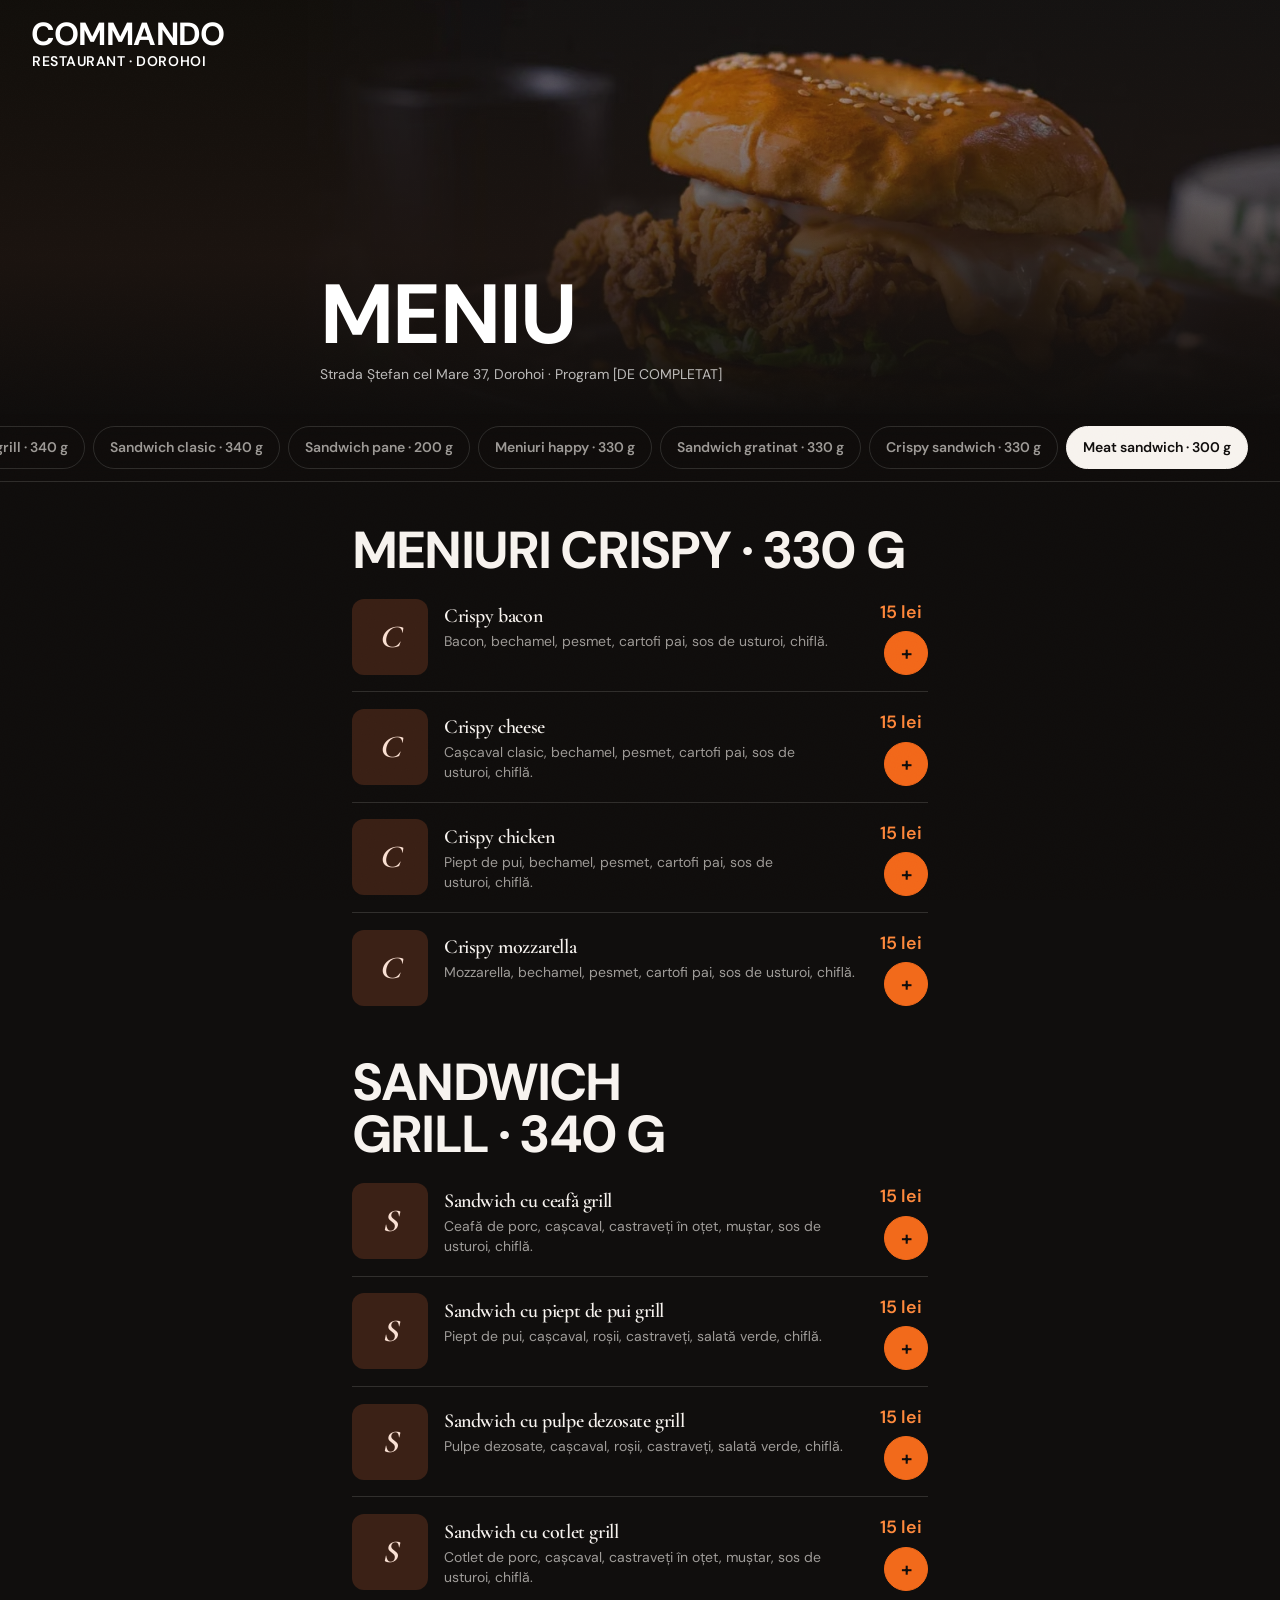
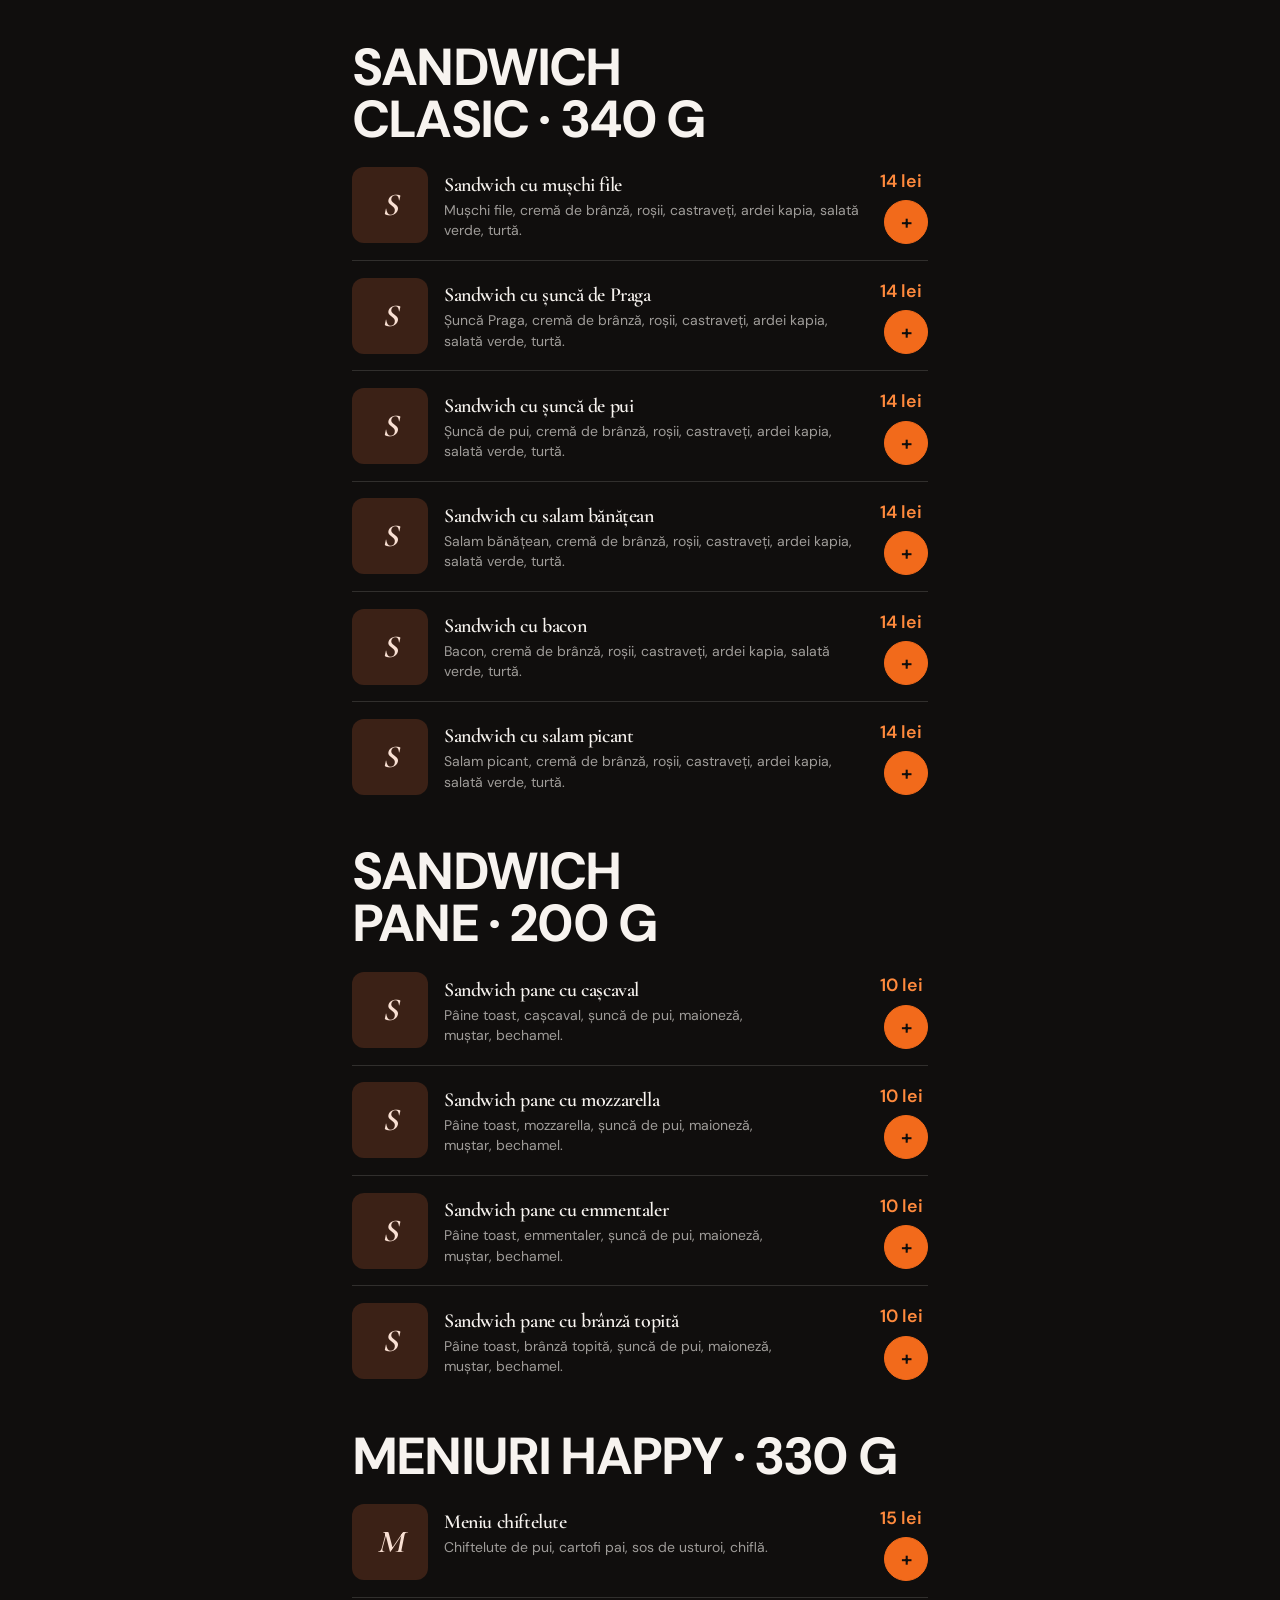
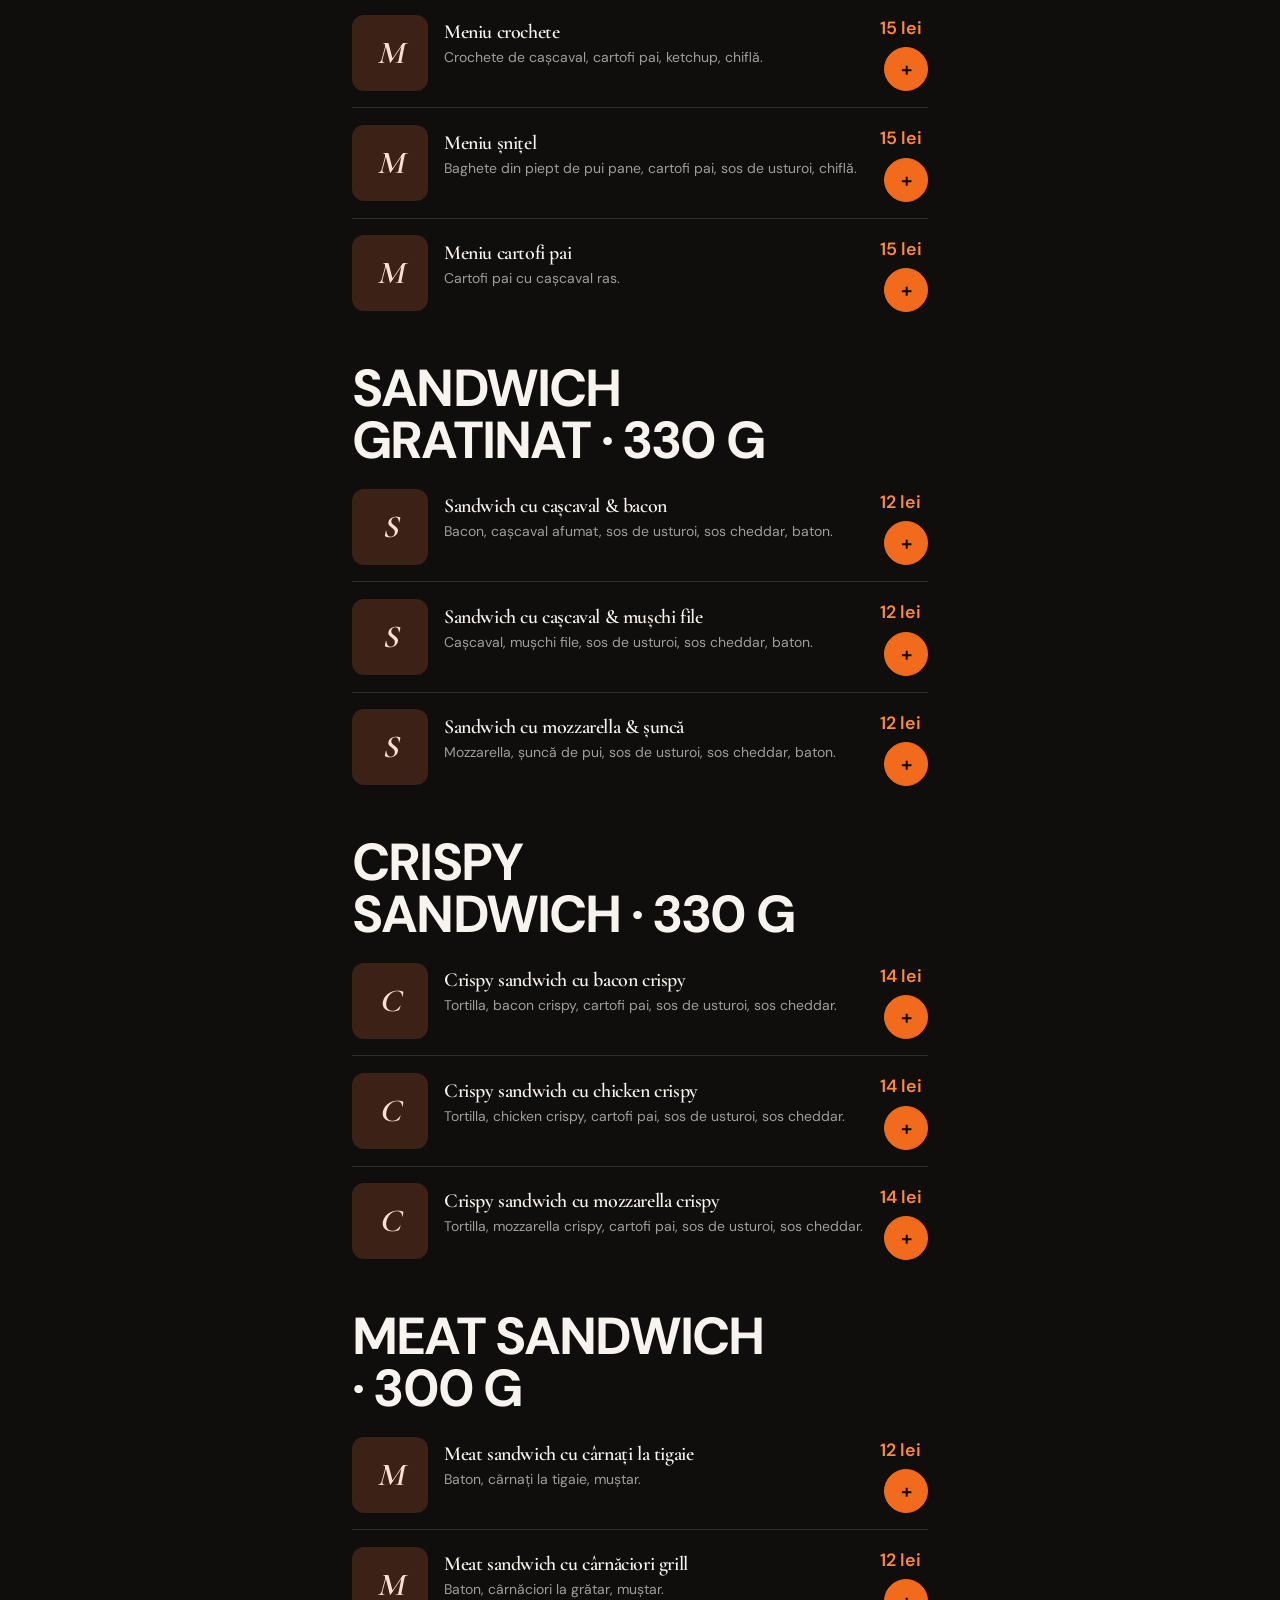
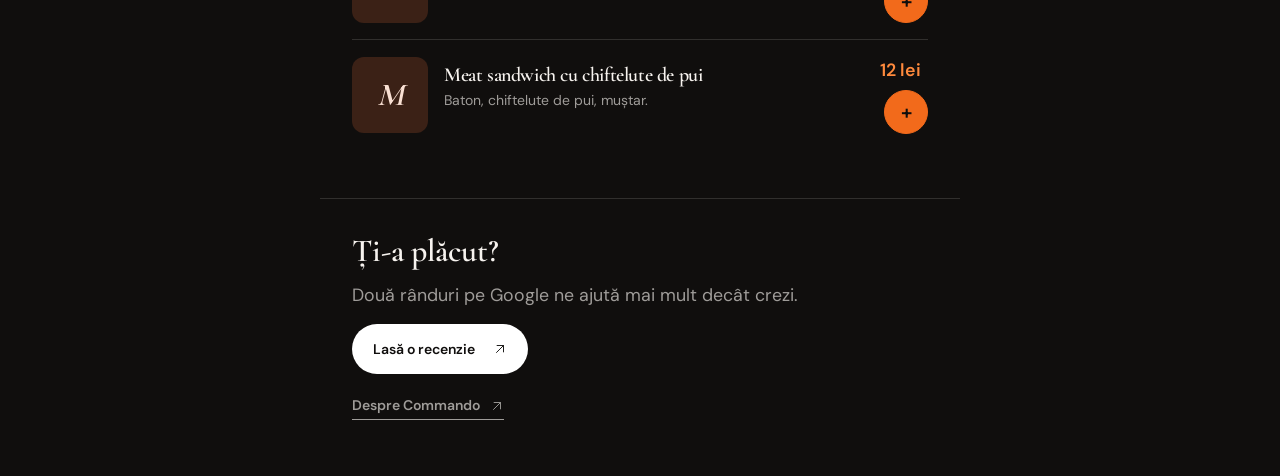
==== commit 2d2b6e1d: "Copertă cu poză și secțiunea Trei feluri de încercat (crispy, grill, crispy sandwich) Co-Authored-By" ====
--- a/meniu.html
+++ b/meniu.html
@@ -10,14 +10,14 @@
   <meta name="darkreader-lock">
   <link rel="icon" href="assets/img/commando/favicon.png" type="image/png" sizes="64x64">
   <link rel="preload" href="assets/fonts/cormorant-ro.woff2" as="font" type="font/woff2" crossorigin>
-  <link rel="stylesheet" href="assets/css/style.css?v=79722fa7">
+  <link rel="stylesheet" href="assets/css/style.css?v=a58b0b8d">
   <link rel="stylesheet" href="assets/css/meniu.css?v=4e2ec226">
   <link rel="stylesheet" href="assets/css/comenzi.css?v=02a798f9">
-  <link rel="stylesheet" href="assets/css/tema-commando.css?v=8b7f4894">
+  <link rel="stylesheet" href="assets/css/tema-commando.css?v=c1c9edb5">
 </head>
 <body class="qm">
   <header class="qm-head">
-    <div class="qm-cover" aria-hidden="true"><picture><source type="image/avif" srcset="assets/img/commando/commando-coperta-480.avif 480w, assets/img/commando/commando-coperta-960.avif 960w, assets/img/commando/commando-coperta.avif 1600w" sizes="100vw"><img src="assets/img/commando/commando-coperta.webp" srcset="assets/img/commando/commando-coperta-480.webp 480w, assets/img/commando/commando-coperta-960.webp 960w, assets/img/commando/commando-coperta.webp 1600w" sizes="100vw" width="1600" height="900" alt="Grafică Commando: o tușă portocalie pe negru" fetchpriority="high"></picture></div>
+    <div class="qm-cover" aria-hidden="true"><picture><source type="image/avif" srcset="assets/img/commando/commando-coperta-480.avif 480w, assets/img/commando/commando-coperta-960.avif 960w, assets/img/commando/commando-coperta.avif 1600w" sizes="100vw"><img src="assets/img/commando/commando-coperta.webp" srcset="assets/img/commando/commando-coperta-480.webp 480w, assets/img/commando/commando-coperta-960.webp 960w, assets/img/commando/commando-coperta.webp 1600w" sizes="100vw" width="1600" height="900" alt="Burger crispy cu piept de pui pane și sos, pe fundal negru" fetchpriority="high"></picture></div>
     <div class="qm-head-copy">
       <a class="wordmark" href="./"><span>COMMANDO</span><small>restaurant · Dorohoi</small></a>
       <h1>Meniu</h1>
--- a/assets/css/style.css
+++ b/assets/css/style.css
@@ -607,3 +607,13 @@
 .board-filter:first-of-type { padding-left: 0; }
 .board-filter:first-of-type::after { left: 0; }
 @media (max-width: 899px) { .board-filter { padding-left: 0; padding-right: 22px; } .board-filter::after { left: 0; right: 22px; } }
+
+/* O singură locație: cardul ia tot rândul, cu datele în stânga și harta în dreapta. */
+@media (min-width: 900px) {
+  .locations-grid:has(> .location-card:only-child) { grid-template-columns: 1fr; }
+  .location-card:only-child { display: grid; grid-template-columns: minmax(0, 1fr) minmax(0, 1.15fr); grid-template-rows: auto auto auto 1fr; column-gap: clamp(28px, 4vw, 56px); align-items: start; }
+  .location-card:only-child > :not(.location-map) { grid-column: 1; }
+  .location-card:only-child > .button { justify-self: start; }
+  .location-card:only-child > .location-map { grid-column: 2; grid-row: 1 / -1; margin: 0; height: 100%; }
+  .location-card:only-child > .location-map iframe { height: 100%; min-height: 340px; }
+}
--- a/assets/css/tema-commando.css
+++ b/assets/css/tema-commando.css
@@ -85,3 +85,8 @@
 .ww-cap { color: #1a1716; }
 .ww-arrow { color: var(--ink); border-color: color-mix(in oklab, var(--ink) 35%, transparent); }
 .ww-arrow:hover, .ww-arrow:focus-visible { color: var(--paper); background: var(--orange); border-color: var(--orange); }
+
+/* Specialitățile: același scris gros ca restul site-ului. */
+.special-copy h3 { font-family: var(--sans); font-weight: 800; font-style: normal; letter-spacing: -.02em; text-transform: uppercase; }
+.specials .special-copy p, .specials.is-scrolly .special-copy p { font-family: var(--sans); font-style: normal; font-size: var(--fs-md); line-height: 1.5; }
+.special-copy .price { color: var(--paper); background: var(--orange); border-color: var(--orange); }
